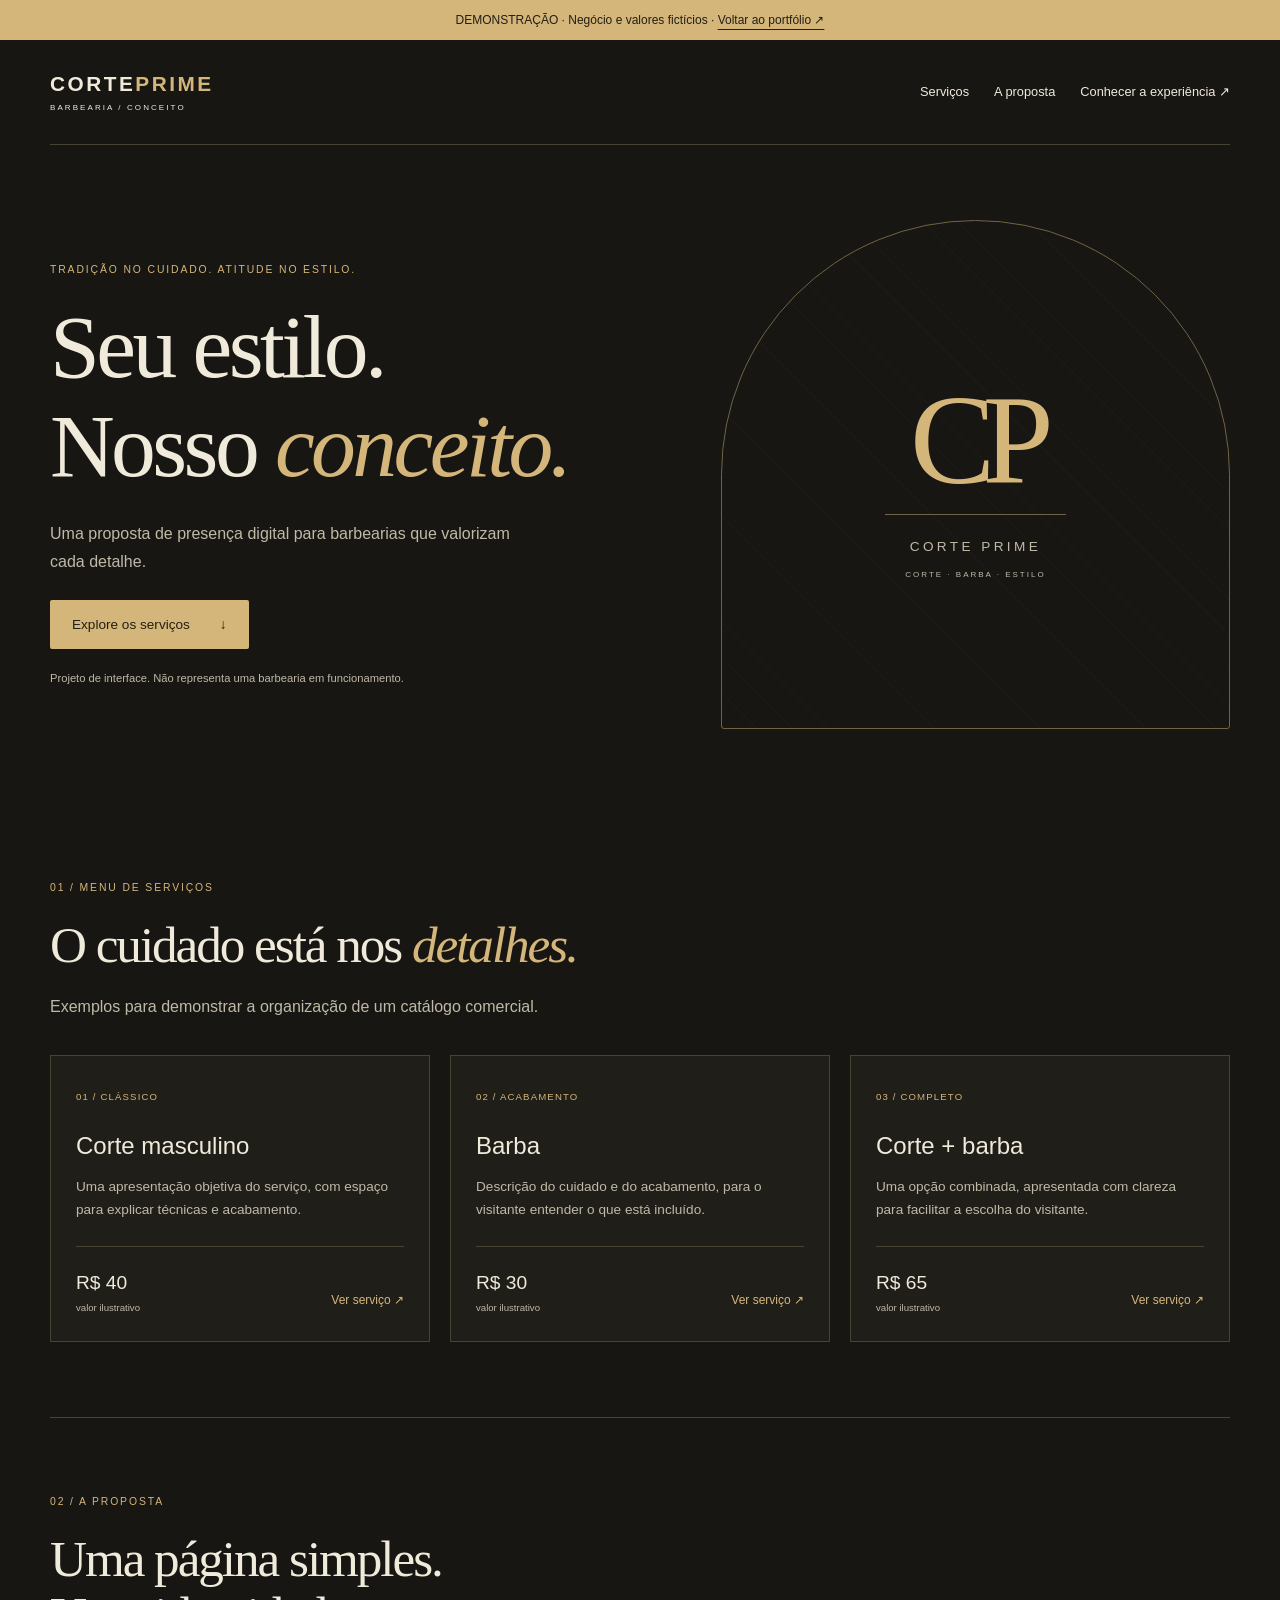
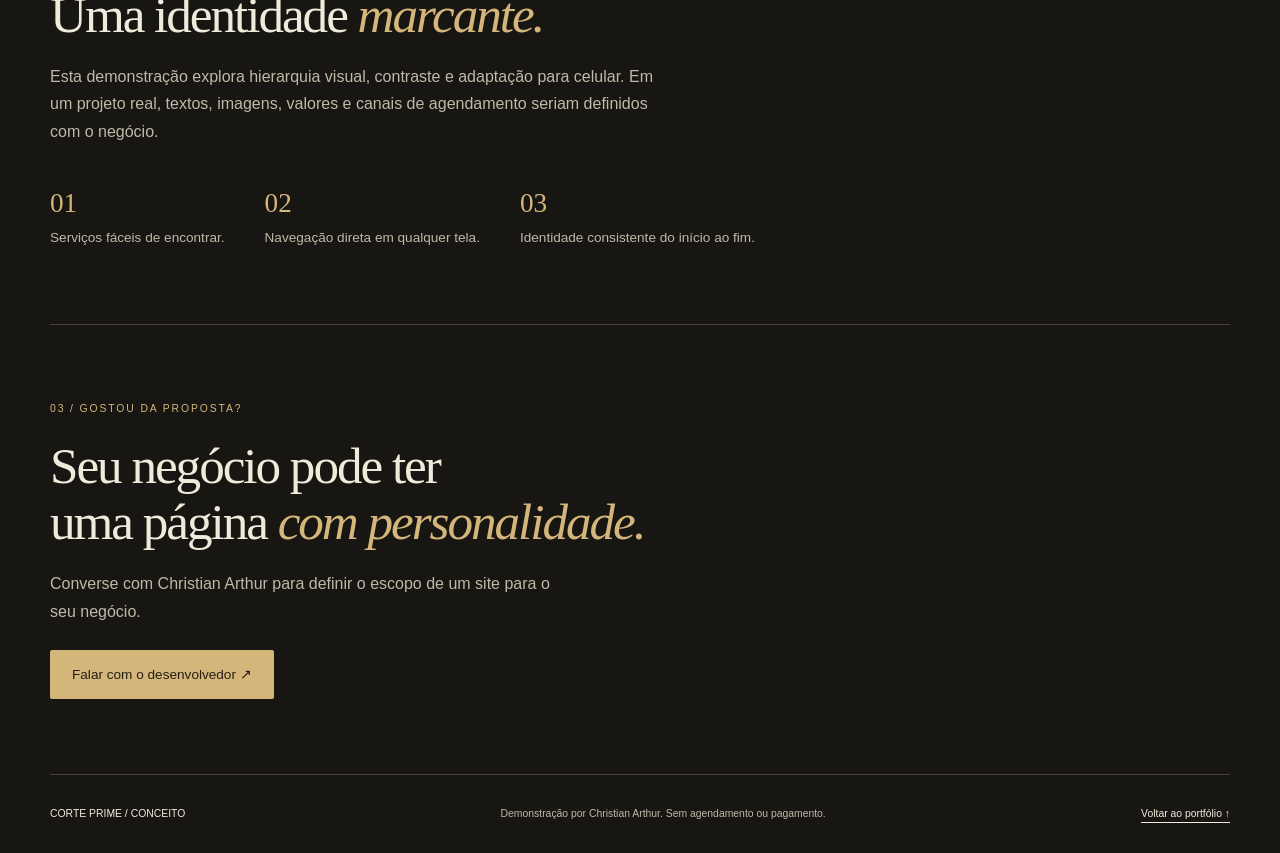
==== demos/corte-prime/index.html @ 4f290402 "feat: adiciona demo navegavel e independente Corte Prime" ====
<!doctype html>
<html lang="pt-BR">
<head><meta charset="utf-8"><meta name="viewport" content="width=device-width, initial-scale=1"><meta name="robots" content="noindex"><meta name="description" content="Corte Prime: demonstração de landing page para barbearias por Christian Arthur. Negócio fictício."><meta name="theme-color" content="#171613"><title>Corte Prime — Demonstração de landing page</title><link rel="icon" href="../../assets/favicon.svg"><link rel="stylesheet" href="style.css"><script src="demo.js" defer></script></head>
<body><a class="skip" href="#conteudo">Pular para o conteúdo</a><div class="demo-banner">DEMONSTRAÇÃO · Negócio e valores fictícios · <a href="../../index.html#projetos">Voltar ao portfólio ↗</a></div><header><a href="#inicio" class="logo">CORTE<span>PRIME</span><small>BARBEARIA / CONCEITO</small></a><nav aria-label="Principal"><a href="#servicos">Serviços</a><a href="#proposta">A proposta</a><a href="#interesse">Conhecer a experiência ↗</a></nav></header><main id="conteudo"><section id="inicio" class="hero"><div><p class="eyebrow">TRADIÇÃO NO CUIDADO. ATITUDE NO ESTILO.</p><h1>Seu estilo.<br>Nosso <em>conceito.</em></h1><p>Uma proposta de presença digital para barbearias que valorizam cada detalhe.</p><a class="button" href="#servicos">Explore os serviços <span aria-hidden="true">↓</span></a><p class="note">Projeto de interface. Não representa uma barbearia em funcionamento.</p></div><div class="barber-mark" aria-hidden="true"><span>CP</span><p>CORTE PRIME</p><small>CORTE · BARBA · ESTILO</small></div></section><section id="servicos"><p class="eyebrow">01 / MENU DE SERVIÇOS</p><h2>O cuidado está nos <em>detalhes.</em></h2><p>Exemplos para demonstrar a organização de um catálogo comercial.</p><div class="services"><article><span>01 / CLÁSSICO</span><h3>Corte masculino</h3><p>Uma apresentação objetiva do serviço, com espaço para explicar técnicas e acabamento.</p><div><strong>R$ 40 <small>valor ilustrativo</small></strong><button data-service="Corte masculino" type="button" hidden>Ver serviço ↗</button></div></article><article><span>02 / ACABAMENTO</span><h3>Barba</h3><p>Descrição do cuidado e do acabamento, para o visitante entender o que está incluído.</p><div><strong>R$ 30 <small>valor ilustrativo</small></strong><button data-service="Barba" type="button" hidden>Ver serviço ↗</button></div></article><article><span>03 / COMPLETO</span><h3>Corte + barba</h3><p>Uma opção combinada, apresentada com clareza para facilitar a escolha do visitante.</p><div><strong>R$ 65 <small>valor ilustrativo</small></strong><button data-service="Corte + barba" type="button" hidden>Ver serviço ↗</button></div></article></div></section><section id="proposta" class="proposal"><p class="eyebrow">02 / A PROPOSTA</p><h2>Uma página simples.<br>Uma identidade <em>marcante.</em></h2><p>Esta demonstração explora hierarquia visual, contraste e adaptação para celular. Em um projeto real, textos, imagens, valores e canais de agendamento seriam definidos com o negócio.</p><div class="principles"><p><strong>01</strong> Serviços fáceis de encontrar.</p><p><strong>02</strong> Navegação direta em qualquer tela.</p><p><strong>03</strong> Identidade consistente do início ao fim.</p></div></section><section id="interesse" class="interest"><p class="eyebrow">03 / GOSTOU DA PROPOSTA?</p><h2>Seu negócio pode ter<br>uma página <em>com personalidade.</em></h2><p>Converse com Christian Arthur para definir o escopo de um site para o seu negócio.</p><a class="button" href="../../index.html#contato">Falar com o desenvolvedor ↗</a></section></main><footer><span>CORTE PRIME / CONCEITO</span><p>Demonstração por Christian Arthur. Sem agendamento ou pagamento.</p><a href="../../index.html#projetos">Voltar ao portfólio ↑</a></footer><dialog aria-labelledby="service-title"><button class="close" aria-label="Fechar detalhes" type="button">✕</button><p class="eyebrow">EXEMPLO DE INTERAÇÃO</p><h2 id="service-title">Serviço</h2><p>Em uma versão para um negócio real, esta etapa poderia direcionar para o canal de agendamento definido com o cliente.</p><p><strong>Nenhuma reserva foi criada.</strong> Esta é uma demonstração de interface.</p><button class="button close" type="button">Continuar explorando</button></dialog></body></html>
---- demos/corte-prime/style.css ----
:root{color-scheme:dark;--bg:#171613;--text:#f0eadb;--muted:#c0b9a7;--accent:#d5b67a;--line:#494333;font-family:"Segoe UI",Arial,sans-serif}*{box-sizing:border-box}html{scroll-behavior:smooth;scroll-padding-top:25px}body{margin:0;background:var(--bg);color:var(--text);line-height:1.7}a{color:inherit;text-underline-offset:5px}button{font:inherit;cursor:pointer;color:inherit}a:focus-visible,button:focus-visible{outline:3px solid var(--accent);outline-offset:5px}[hidden]{display:none!important}.demo-banner{text-align:center;padding:10px 20px;background:#d5b67a;color:#231e14;font-size:.75rem}header,main,footer{width:min(1180px,calc(100% - 64px));margin:auto}header{display:flex;align-items:center;justify-content:space-between;padding:30px 0;border-bottom:1px solid var(--line);gap:25px}.logo{font-weight:700;font-size:1.3rem;letter-spacing:.12em;text-decoration:none;line-height:1.3}.logo span{color:var(--accent)}.logo small{display:block;font-size:.5rem;letter-spacing:.26em;font-weight:400;margin-top:6px}nav{display:flex;gap:25px;font-size:.8rem}nav a{text-decoration:none}h1,h2,h3,p{margin:0}h1,h2,h3{font-weight:400;line-height:1.1}h1,h2{font-family:Georgia,serif;letter-spacing:-.04em}h1{font-size:clamp(3.2rem,7vw,6.8rem);margin:20px 0 25px}h2{font-size:clamp(2.2rem,4vw,3.7rem);margin:20px 0}em{color:var(--accent);font-style:italic}p{color:var(--muted)}.eyebrow{font-size:.65rem;letter-spacing:.18em;color:var(--accent)}section{padding:75px 0}.hero{display:grid;grid-template-columns:1.2fr 1fr;gap:60px;align-items:center}.hero>div>p:not(.eyebrow){max-width:470px}.button{display:inline-flex;justify-content:space-between;gap:30px;align-items:center;background:var(--accent);color:#231e14;padding:13px 22px;text-decoration:none;border:0;font-size:.85rem;margin-top:25px;border-radius:2px}.button:hover{background:#ead0a0}.hero p.note{font-size:.7rem;margin-top:20px}.barber-mark{border:1px solid #716344;aspect-ratio:1;display:flex;flex-direction:column;justify-content:center;align-items:center;border-radius:50% 50% 3px 3px;background:repeating-linear-gradient(45deg,transparent,transparent 24px,#d5b67a06 24px,#d5b67a06 25px)}.barber-mark>span{font:8rem Georgia,serif;letter-spacing:-.1em;color:var(--accent);border-bottom:1px solid #716344;padding-inline:25px}.barber-mark p{margin-top:20px;letter-spacing:.25em;font-size:.85rem}.barber-mark small{font-size:.5rem;letter-spacing:.25em;margin-top:10px;color:var(--muted)}.services{display:grid;grid-template-columns:repeat(3,1fr);gap:20px;margin-top:35px}.services article{padding:25px;border:1px solid var(--line);background:#201e19}.services article>span{font-size:.6rem;letter-spacing:.12em;color:var(--accent)}h3{font-size:1.5rem;margin:25px 0 15px}.services p{font-size:.85rem}.services article>div{display:flex;align-items:flex-end;justify-content:space-between;gap:15px;border-top:1px solid var(--line);padding-top:20px;margin-top:25px}.services strong{font-size:1.2rem;font-weight:400}.services small{display:block;font-size:.6rem;color:var(--muted)}.services button{background:none;border:0;padding:5px 0;font-size:.75rem;color:var(--accent)}.proposal{border-block:1px solid var(--line)}.proposal>p:not(.eyebrow){max-width:620px}.principles{display:flex;gap:40px;margin-top:35px;font-size:.85rem}.principles strong{display:block;font-family:Georgia,serif;color:var(--accent);font-weight:400;font-size:1.7rem}.interest>p:not(.eyebrow){max-width:520px}footer{border-top:1px solid var(--line);padding-block:30px;display:flex;flex-wrap:wrap;gap:20px;justify-content:space-between;font-size:.65rem}dialog{background:#201e19;color:var(--text);border:1px solid var(--line);border-radius:5px;max-width:540px;width:calc(100% - 32px);padding:30px}dialog::backdrop{background:#000c}dialog h2{font-size:2rem}dialog p+p{margin-top:20px}dialog>.close:first-child{float:right;border:1px solid var(--line);padding:5px 12px;background:none}.skip{position:absolute;top:0;left:0;padding:10px;background:var(--accent);color:#231e14;transform:translateY(-110%)}.skip:focus{transform:none}@media(max-width:850px){header{flex-wrap:wrap}.hero{grid-template-columns:1fr;gap:35px}.barber-mark{max-width:320px;width:100%}.services{grid-template-columns:1fr}.services article>div{align-items:center}.principles{flex-direction:column;gap:18px}.principles strong{display:inline;margin-right:15px}section{padding:50px 0}nav{flex-wrap:wrap;gap:20px}}@media(max-width:400px){header,main,footer{width:calc(100% - 36px)}nav{font-size:.7rem;gap:15px}.demo-banner{font-size:.65rem}.barber-mark>span{font-size:6rem}}@media(prefers-reduced-motion:reduce){html{scroll-behavior:auto}}
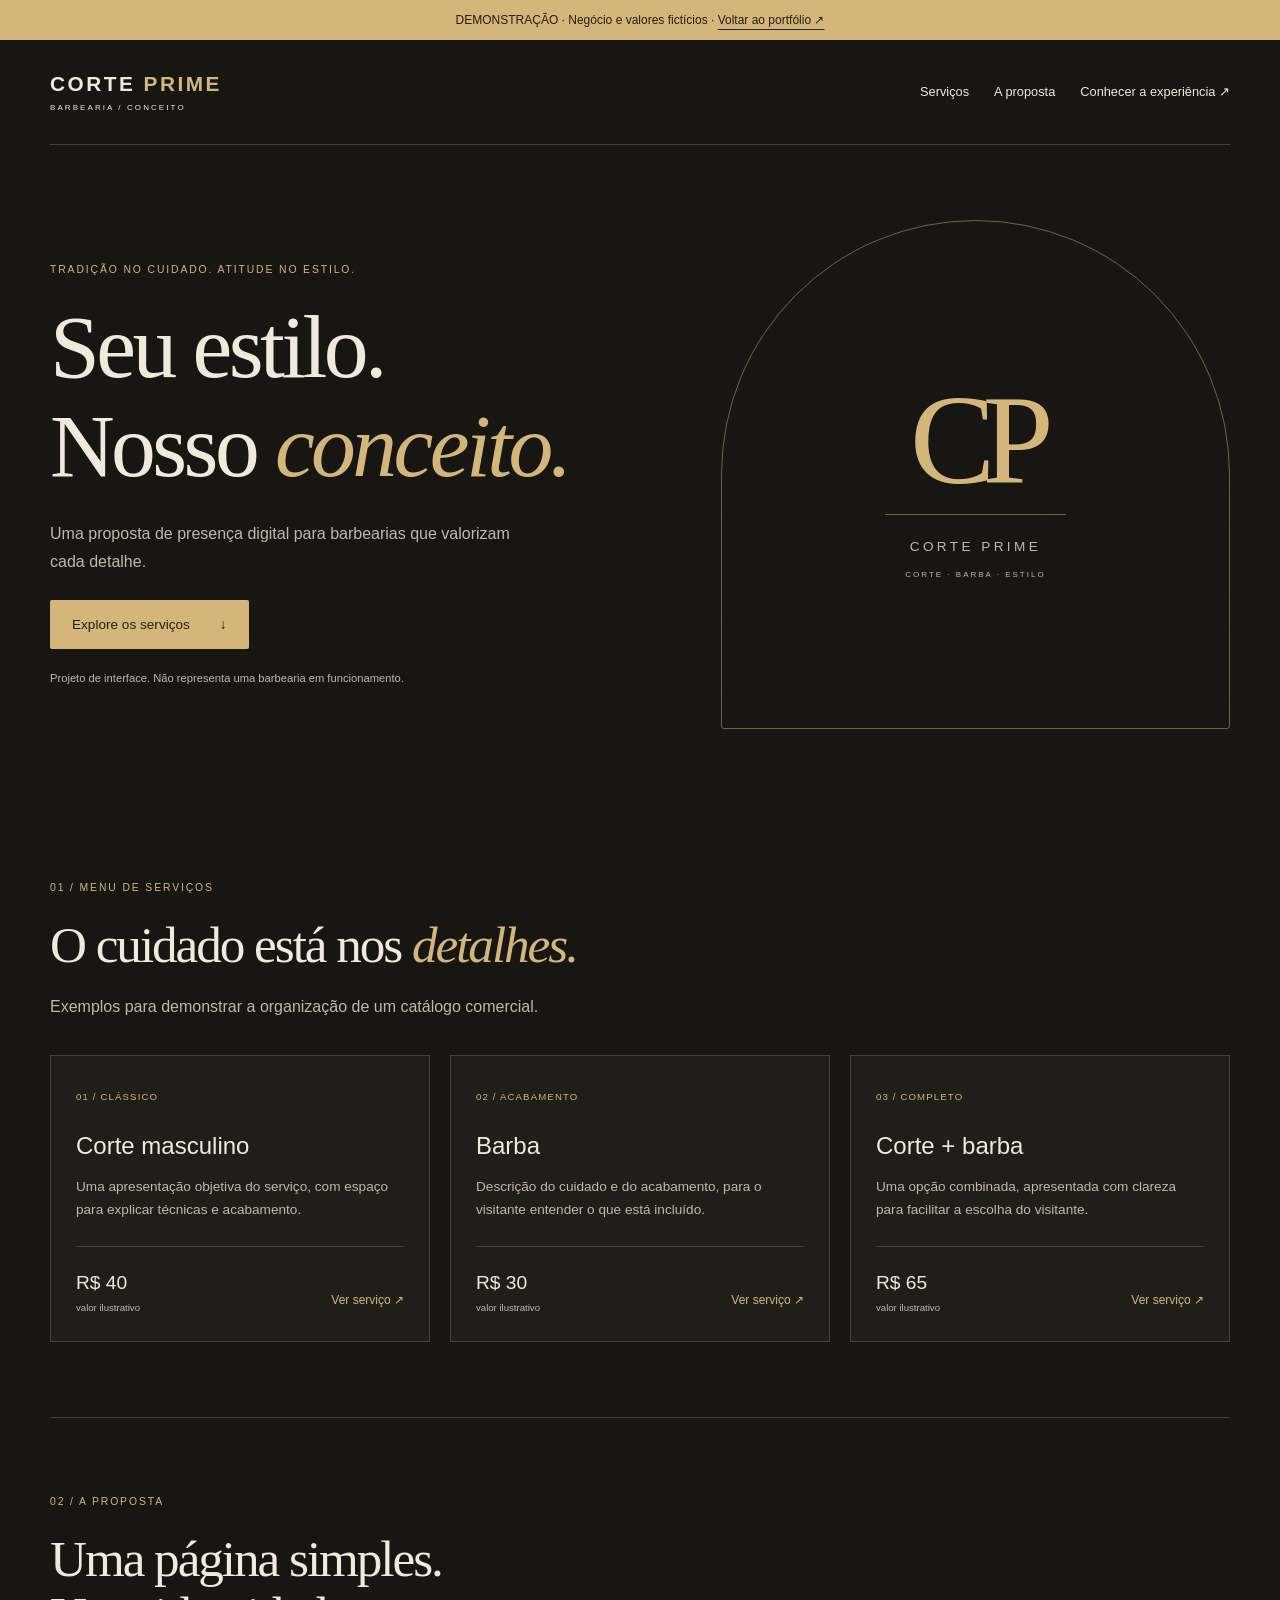
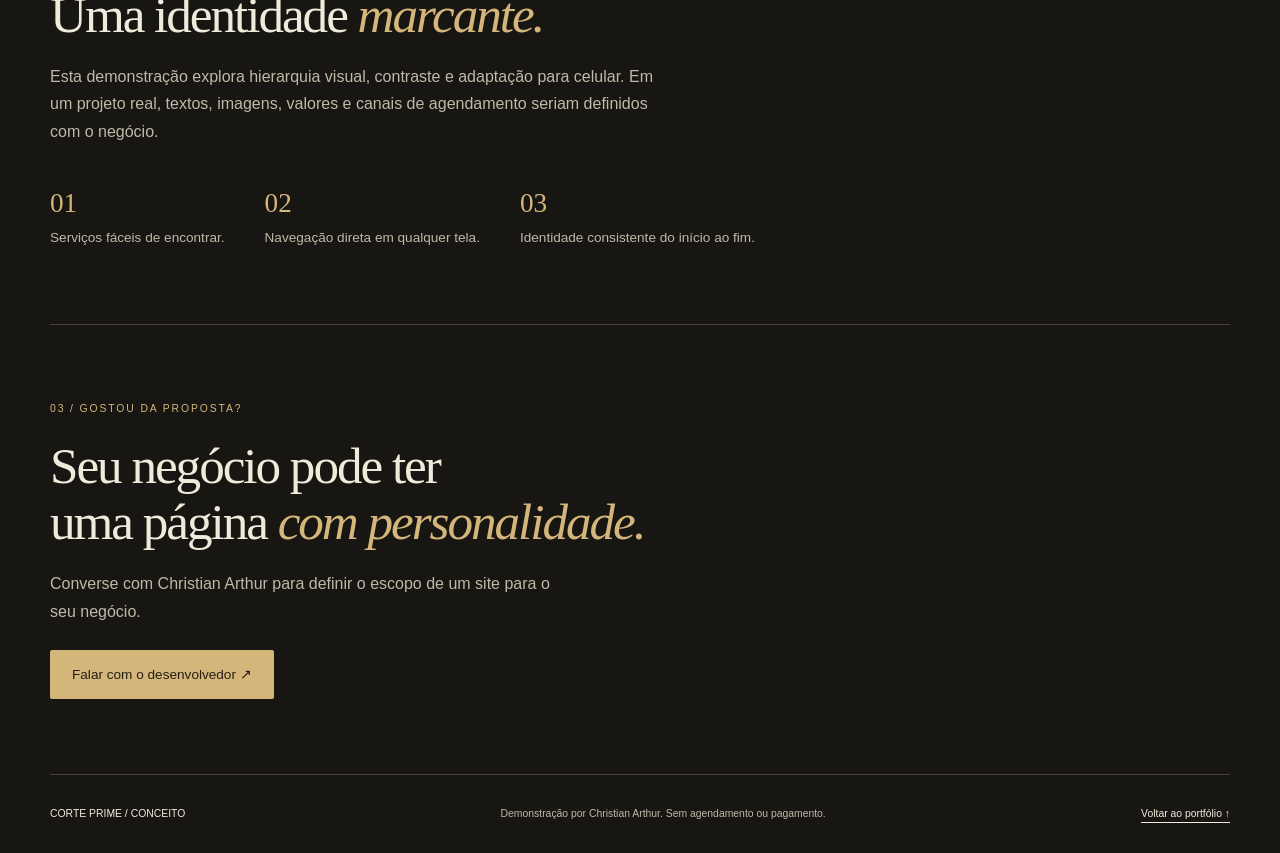
==== commit 41cb60d2: "style: organiza HTML e CSS para facilitar manutencao" ====
--- a/demos/corte-prime/index.html
+++ b/demos/corte-prime/index.html
@@ -1,4 +1,261 @@
-<!doctype html>
+<!DOCTYPE html>
 <html lang="pt-BR">
-<head><meta charset="utf-8"><meta name="viewport" content="width=device-width, initial-scale=1"><meta name="robots" content="noindex"><meta name="description" content="Corte Prime: demonstração de landing page para barbearias por Christian Arthur. Negócio fictício."><meta name="theme-color" content="#171613"><title>Corte Prime — Demonstração de landing page</title><link rel="icon" href="../../assets/favicon.svg"><link rel="stylesheet" href="style.css"><script src="demo.js" defer></script></head>
-<body><a class="skip" href="#conteudo">Pular para o conteúdo</a><div class="demo-banner">DEMONSTRAÇÃO · Negócio e valores fictícios · <a href="../../index.html#projetos">Voltar ao portfólio ↗</a></div><header><a href="#inicio" class="logo">CORTE<span>PRIME</span><small>BARBEARIA / CONCEITO</small></a><nav aria-label="Principal"><a href="#servicos">Serviços</a><a href="#proposta">A proposta</a><a href="#interesse">Conhecer a experiência ↗</a></nav></header><main id="conteudo"><section id="inicio" class="hero"><div><p class="eyebrow">TRADIÇÃO NO CUIDADO. ATITUDE NO ESTILO.</p><h1>Seu estilo.<br>Nosso <em>conceito.</em></h1><p>Uma proposta de presença digital para barbearias que valorizam cada detalhe.</p><a class="button" href="#servicos">Explore os serviços <span aria-hidden="true">↓</span></a><p class="note">Projeto de interface. Não representa uma barbearia em funcionamento.</p></div><div class="barber-mark" aria-hidden="true"><span>CP</span><p>CORTE PRIME</p><small>CORTE · BARBA · ESTILO</small></div></section><section id="servicos"><p class="eyebrow">01 / MENU DE SERVIÇOS</p><h2>O cuidado está nos <em>detalhes.</em></h2><p>Exemplos para demonstrar a organização de um catálogo comercial.</p><div class="services"><article><span>01 / CLÁSSICO</span><h3>Corte masculino</h3><p>Uma apresentação objetiva do serviço, com espaço para explicar técnicas e acabamento.</p><div><strong>R$ 40 <small>valor ilustrativo</small></strong><button data-service="Corte masculino" type="button" hidden>Ver serviço ↗</button></div></article><article><span>02 / ACABAMENTO</span><h3>Barba</h3><p>Descrição do cuidado e do acabamento, para o visitante entender o que está incluído.</p><div><strong>R$ 30 <small>valor ilustrativo</small></strong><button data-service="Barba" type="button" hidden>Ver serviço ↗</button></div></article><article><span>03 / COMPLETO</span><h3>Corte + barba</h3><p>Uma opção combinada, apresentada com clareza para facilitar a escolha do visitante.</p><div><strong>R$ 65 <small>valor ilustrativo</small></strong><button data-service="Corte + barba" type="button" hidden>Ver serviço ↗</button></div></article></div></section><section id="proposta" class="proposal"><p class="eyebrow">02 / A PROPOSTA</p><h2>Uma página simples.<br>Uma identidade <em>marcante.</em></h2><p>Esta demonstração explora hierarquia visual, contraste e adaptação para celular. Em um projeto real, textos, imagens, valores e canais de agendamento seriam definidos com o negócio.</p><div class="principles"><p><strong>01</strong> Serviços fáceis de encontrar.</p><p><strong>02</strong> Navegação direta em qualquer tela.</p><p><strong>03</strong> Identidade consistente do início ao fim.</p></div></section><section id="interesse" class="interest"><p class="eyebrow">03 / GOSTOU DA PROPOSTA?</p><h2>Seu negócio pode ter<br>uma página <em>com personalidade.</em></h2><p>Converse com Christian Arthur para definir o escopo de um site para o seu negócio.</p><a class="button" href="../../index.html#contato">Falar com o desenvolvedor ↗</a></section></main><footer><span>CORTE PRIME / CONCEITO</span><p>Demonstração por Christian Arthur. Sem agendamento ou pagamento.</p><a href="../../index.html#projetos">Voltar ao portfólio ↑</a></footer><dialog aria-labelledby="service-title"><button class="close" aria-label="Fechar detalhes" type="button">✕</button><p class="eyebrow">EXEMPLO DE INTERAÇÃO</p><h2 id="service-title">Serviço</h2><p>Em uma versão para um negócio real, esta etapa poderia direcionar para o canal de agendamento definido com o cliente.</p><p><strong>Nenhuma reserva foi criada.</strong> Esta é uma demonstração de interface.</p><button class="button close" type="button">Continuar explorando</button></dialog></body></html>
+ <head>
+  <meta charset="utf-8"/>
+  <meta content="width=device-width, initial-scale=1" name="viewport"/>
+  <meta content="noindex" name="robots"/>
+  <meta content="Corte Prime: demonstração de landing page para barbearias por Christian Arthur. Negócio fictício." name="description"/>
+  <meta content="#171613" name="theme-color"/>
+  <title>
+   Corte Prime — Demonstração de landing page
+  </title>
+  <link href="../../assets/favicon.svg" rel="icon"/>
+  <link href="style.css" rel="stylesheet"/>
+  <script defer="" src="demo.js">
+  </script>
+ </head>
+ <body>
+  <a class="skip" href="#conteudo">
+   Pular para o conteúdo
+  </a>
+  <div class="demo-banner">
+   DEMONSTRAÇÃO · Negócio e valores fictícios ·
+   <a href="../../index.html#projetos">
+    Voltar ao portfólio ↗
+   </a>
+  </div>
+  <header>
+   <a class="logo" href="#inicio">
+    CORTE
+    <span>
+     PRIME
+    </span>
+    <small>
+     BARBEARIA / CONCEITO
+    </small>
+   </a>
+   <nav aria-label="Principal">
+    <a href="#servicos">
+     Serviços
+    </a>
+    <a href="#proposta">
+     A proposta
+    </a>
+    <a href="#interesse">
+     Conhecer a experiência ↗
+    </a>
+   </nav>
+  </header>
+  <main id="conteudo">
+   <section class="hero" id="inicio">
+    <div>
+     <p class="eyebrow">
+      TRADIÇÃO NO CUIDADO. ATITUDE NO ESTILO.
+     </p>
+     <h1>
+      Seu estilo.
+      <br/>
+      Nosso
+      <em>
+       conceito.
+      </em>
+     </h1>
+     <p>
+      Uma proposta de presença digital para barbearias que valorizam cada detalhe.
+     </p>
+     <a class="button" href="#servicos">
+      Explore os serviços
+      <span aria-hidden="true">
+       ↓
+      </span>
+     </a>
+     <p class="note">
+      Projeto de interface. Não representa uma barbearia em funcionamento.
+     </p>
+    </div>
+    <div aria-hidden="true" class="barber-mark">
+     <span>
+      CP
+     </span>
+     <p>
+      CORTE PRIME
+     </p>
+     <small>
+      CORTE · BARBA · ESTILO
+     </small>
+    </div>
+   </section>
+   <section id="servicos">
+    <p class="eyebrow">
+     01 / MENU DE SERVIÇOS
+    </p>
+    <h2>
+     O cuidado está nos
+     <em>
+      detalhes.
+     </em>
+    </h2>
+    <p>
+     Exemplos para demonstrar a organização de um catálogo comercial.
+    </p>
+    <div class="services">
+     <article>
+      <span>
+       01 / CLÁSSICO
+      </span>
+      <h3>
+       Corte masculino
+      </h3>
+      <p>
+       Uma apresentação objetiva do serviço, com espaço para explicar técnicas e acabamento.
+      </p>
+      <div>
+       <strong>
+        R$ 40
+        <small>
+         valor ilustrativo
+        </small>
+       </strong>
+       <button data-service="Corte masculino" hidden="" type="button">
+        Ver serviço ↗
+       </button>
+      </div>
+     </article>
+     <article>
+      <span>
+       02 / ACABAMENTO
+      </span>
+      <h3>
+       Barba
+      </h3>
+      <p>
+       Descrição do cuidado e do acabamento, para o visitante entender o que está incluído.
+      </p>
+      <div>
+       <strong>
+        R$ 30
+        <small>
+         valor ilustrativo
+        </small>
+       </strong>
+       <button data-service="Barba" hidden="" type="button">
+        Ver serviço ↗
+       </button>
+      </div>
+     </article>
+     <article>
+      <span>
+       03 / COMPLETO
+      </span>
+      <h3>
+       Corte + barba
+      </h3>
+      <p>
+       Uma opção combinada, apresentada com clareza para facilitar a escolha do visitante.
+      </p>
+      <div>
+       <strong>
+        R$ 65
+        <small>
+         valor ilustrativo
+        </small>
+       </strong>
+       <button data-service="Corte + barba" hidden="" type="button">
+        Ver serviço ↗
+       </button>
+      </div>
+     </article>
+    </div>
+   </section>
+   <section class="proposal" id="proposta">
+    <p class="eyebrow">
+     02 / A PROPOSTA
+    </p>
+    <h2>
+     Uma página simples.
+     <br/>
+     Uma identidade
+     <em>
+      marcante.
+     </em>
+    </h2>
+    <p>
+     Esta demonstração explora hierarquia visual, contraste e adaptação para celular. Em um projeto real, textos, imagens, valores e canais de agendamento seriam definidos com o negócio.
+    </p>
+    <div class="principles">
+     <p>
+      <strong>
+       01
+      </strong>
+      Serviços fáceis de encontrar.
+     </p>
+     <p>
+      <strong>
+       02
+      </strong>
+      Navegação direta em qualquer tela.
+     </p>
+     <p>
+      <strong>
+       03
+      </strong>
+      Identidade consistente do início ao fim.
+     </p>
+    </div>
+   </section>
+   <section class="interest" id="interesse">
+    <p class="eyebrow">
+     03 / GOSTOU DA PROPOSTA?
+    </p>
+    <h2>
+     Seu negócio pode ter
+     <br/>
+     uma página
+     <em>
+      com personalidade.
+     </em>
+    </h2>
+    <p>
+     Converse com Christian Arthur para definir o escopo de um site para o seu negócio.
+    </p>
+    <a class="button" href="../../index.html#contato">
+     Falar com o desenvolvedor ↗
+    </a>
+   </section>
+  </main>
+  <footer>
+   <span>
+    CORTE PRIME / CONCEITO
+   </span>
+   <p>
+    Demonstração por Christian Arthur. Sem agendamento ou pagamento.
+   </p>
+   <a href="../../index.html#projetos">
+    Voltar ao portfólio ↑
+   </a>
+  </footer>
+  <dialog aria-labelledby="service-title">
+   <button aria-label="Fechar detalhes" class="close" type="button">
+    ✕
+   </button>
+   <p class="eyebrow">
+    EXEMPLO DE INTERAÇÃO
+   </p>
+   <h2 id="service-title">
+    Serviço
+   </h2>
+   <p>
+    Em uma versão para um negócio real, esta etapa poderia direcionar para o canal de agendamento definido com o cliente.
+   </p>
+   <p>
+    <strong>
+     Nenhuma reserva foi criada.
+    </strong>
+    Esta é uma demonstração de interface.
+   </p>
+   <button class="button close" type="button">
+    Continuar explorando
+   </button>
+  </dialog>
+ </body>
+</html>
--- a/demos/corte-prime/style.css
+++ b/demos/corte-prime/style.css
@@ -1 +1,401 @@
-:root{color-scheme:dark;--bg:#171613;--text:#f0eadb;--muted:#c0b9a7;--accent:#d5b67a;--line:#494333;font-family:"Segoe UI",Arial,sans-serif}*{box-sizing:border-box}html{scroll-behavior:smooth;scroll-padding-top:25px}body{margin:0;background:var(--bg);color:var(--text);line-height:1.7}a{color:inherit;text-underline-offset:5px}button{font:inherit;cursor:pointer;color:inherit}a:focus-visible,button:focus-visible{outline:3px solid var(--accent);outline-offset:5px}[hidden]{display:none!important}.demo-banner{text-align:center;padding:10px 20px;background:#d5b67a;color:#231e14;font-size:.75rem}header,main,footer{width:min(1180px,calc(100% - 64px));margin:auto}header{display:flex;align-items:center;justify-content:space-between;padding:30px 0;border-bottom:1px solid var(--line);gap:25px}.logo{font-weight:700;font-size:1.3rem;letter-spacing:.12em;text-decoration:none;line-height:1.3}.logo span{color:var(--accent)}.logo small{display:block;font-size:.5rem;letter-spacing:.26em;font-weight:400;margin-top:6px}nav{display:flex;gap:25px;font-size:.8rem}nav a{text-decoration:none}h1,h2,h3,p{margin:0}h1,h2,h3{font-weight:400;line-height:1.1}h1,h2{font-family:Georgia,serif;letter-spacing:-.04em}h1{font-size:clamp(3.2rem,7vw,6.8rem);margin:20px 0 25px}h2{font-size:clamp(2.2rem,4vw,3.7rem);margin:20px 0}em{color:var(--accent);font-style:italic}p{color:var(--muted)}.eyebrow{font-size:.65rem;letter-spacing:.18em;color:var(--accent)}section{padding:75px 0}.hero{display:grid;grid-template-columns:1.2fr 1fr;gap:60px;align-items:center}.hero>div>p:not(.eyebrow){max-width:470px}.button{display:inline-flex;justify-content:space-between;gap:30px;align-items:center;background:var(--accent);color:#231e14;padding:13px 22px;text-decoration:none;border:0;font-size:.85rem;margin-top:25px;border-radius:2px}.button:hover{background:#ead0a0}.hero p.note{font-size:.7rem;margin-top:20px}.barber-mark{border:1px solid #716344;aspect-ratio:1;display:flex;flex-direction:column;justify-content:center;align-items:center;border-radius:50% 50% 3px 3px;background:repeating-linear-gradient(45deg,transparent,transparent 24px,#d5b67a06 24px,#d5b67a06 25px)}.barber-mark>span{font:8rem Georgia,serif;letter-spacing:-.1em;color:var(--accent);border-bottom:1px solid #716344;padding-inline:25px}.barber-mark p{margin-top:20px;letter-spacing:.25em;font-size:.85rem}.barber-mark small{font-size:.5rem;letter-spacing:.25em;margin-top:10px;color:var(--muted)}.services{display:grid;grid-template-columns:repeat(3,1fr);gap:20px;margin-top:35px}.services article{padding:25px;border:1px solid var(--line);background:#201e19}.services article>span{font-size:.6rem;letter-spacing:.12em;color:var(--accent)}h3{font-size:1.5rem;margin:25px 0 15px}.services p{font-size:.85rem}.services article>div{display:flex;align-items:flex-end;justify-content:space-between;gap:15px;border-top:1px solid var(--line);padding-top:20px;margin-top:25px}.services strong{font-size:1.2rem;font-weight:400}.services small{display:block;font-size:.6rem;color:var(--muted)}.services button{background:none;border:0;padding:5px 0;font-size:.75rem;color:var(--accent)}.proposal{border-block:1px solid var(--line)}.proposal>p:not(.eyebrow){max-width:620px}.principles{display:flex;gap:40px;margin-top:35px;font-size:.85rem}.principles strong{display:block;font-family:Georgia,serif;color:var(--accent);font-weight:400;font-size:1.7rem}.interest>p:not(.eyebrow){max-width:520px}footer{border-top:1px solid var(--line);padding-block:30px;display:flex;flex-wrap:wrap;gap:20px;justify-content:space-between;font-size:.65rem}dialog{background:#201e19;color:var(--text);border:1px solid var(--line);border-radius:5px;max-width:540px;width:calc(100% - 32px);padding:30px}dialog::backdrop{background:#000c}dialog h2{font-size:2rem}dialog p+p{margin-top:20px}dialog>.close:first-child{float:right;border:1px solid var(--line);padding:5px 12px;background:none}.skip{position:absolute;top:0;left:0;padding:10px;background:var(--accent);color:#231e14;transform:translateY(-110%)}.skip:focus{transform:none}@media(max-width:850px){header{flex-wrap:wrap}.hero{grid-template-columns:1fr;gap:35px}.barber-mark{max-width:320px;width:100%}.services{grid-template-columns:1fr}.services article>div{align-items:center}.principles{flex-direction:column;gap:18px}.principles strong{display:inline;margin-right:15px}section{padding:50px 0}nav{flex-wrap:wrap;gap:20px}}@media(max-width:400px){header,main,footer{width:calc(100% - 36px)}nav{font-size:.7rem;gap:15px}.demo-banner{font-size:.65rem}.barber-mark>span{font-size:6rem}}@media(prefers-reduced-motion:reduce){html{scroll-behavior:auto}}
+:root {
+  color-scheme: dark;
+  --bg: #171613;
+  --text: #f0eadb;
+  --muted: #c0b9a7;
+  --accent: #d5b67a;
+  --line: #494333;
+  font-family: "Segoe UI",Arial,sans-serif
+}
+
+* {
+  box-sizing: border-box
+}
+
+html {
+  scroll-behavior: smooth;
+  scroll-padding-top: 25px
+}
+
+body {
+  margin: 0;
+  background: var(--bg);
+  color: var(--text);
+  line-height: 1.7
+}
+
+a {
+  color: inherit;
+  text-underline-offset: 5px
+}
+
+button {
+  font: inherit;
+  cursor: pointer;
+  color: inherit
+}
+
+a:focus-visible,button:focus-visible {
+  outline: 3px solid var(--accent);
+  outline-offset: 5px
+}
+
+[hidden] {
+  display: none!important
+}
+
+.demo-banner {
+  text-align: center;
+  padding: 10px 20px;
+  background: #d5b67a;
+  color: #231e14;
+  font-size: .75rem
+}
+
+header,main,footer {
+  width: min(1180px,calc(100% - 64px));
+  margin: auto
+}
+
+header {
+  display: flex;
+  align-items: center;
+  justify-content: space-between;
+  padding: 30px 0;
+  border-bottom: 1px solid var(--line);
+  gap: 25px
+}
+
+.logo {
+  font-weight: 700;
+  font-size: 1.3rem;
+  letter-spacing: .12em;
+  text-decoration: none;
+  line-height: 1.3
+}
+
+.logo span {
+  color: var(--accent)
+}
+
+.logo small {
+  display: block;
+  font-size: .5rem;
+  letter-spacing: .26em;
+  font-weight: 400;
+  margin-top: 6px
+}
+
+nav {
+  display: flex;
+  gap: 25px;
+  font-size: .8rem
+}
+
+nav a {
+  text-decoration: none
+}
+
+h1,h2,h3,p {
+  margin: 0
+}
+
+h1,h2,h3 {
+  font-weight: 400;
+  line-height: 1.1
+}
+
+h1,h2 {
+  font-family: Georgia,serif;
+  letter-spacing: -.04em
+}
+
+h1 {
+  font-size: clamp(3.2rem,7vw,6.8rem);
+  margin: 20px 0 25px
+}
+
+h2 {
+  font-size: clamp(2.2rem,4vw,3.7rem);
+  margin: 20px 0
+}
+
+em {
+  color: var(--accent);
+  font-style: italic
+}
+
+p {
+  color: var(--muted)
+}
+
+.eyebrow {
+  font-size: .65rem;
+  letter-spacing: .18em;
+  color: var(--accent)
+}
+
+section {
+  padding: 75px 0
+}
+
+.hero {
+  display: grid;
+  grid-template-columns: 1.2fr 1fr;
+  gap: 60px;
+  align-items: center
+}
+
+.hero>div>p:not(.eyebrow) {
+  max-width: 470px
+}
+
+.button {
+  display: inline-flex;
+  justify-content: space-between;
+  gap: 30px;
+  align-items: center;
+  background: var(--accent);
+  color: #231e14;
+  padding: 13px 22px;
+  text-decoration: none;
+  border: 0;
+  font-size: .85rem;
+  margin-top: 25px;
+  border-radius: 2px
+}
+
+.button:hover {
+  background: #ead0a0
+}
+
+.hero p.note {
+  font-size: .7rem;
+  margin-top: 20px
+}
+
+.barber-mark {
+  border: 1px solid #716344;
+  aspect-ratio: 1;
+  display: flex;
+  flex-direction: column;
+  justify-content: center;
+  align-items: center;
+  border-radius: 50% 50% 3px 3px;
+  background: repeating-linear-gradient(45deg,transparent,transparent 24px,#d5b67a06 24px,#d5b67a06 25px)
+}
+
+.barber-mark>span {
+  font: 8rem Georgia,serif;
+  letter-spacing: -.1em;
+  color: var(--accent);
+  border-bottom: 1px solid #716344;
+  padding-inline: 25px
+}
+
+.barber-mark p {
+  margin-top: 20px;
+  letter-spacing: .25em;
+  font-size: .85rem
+}
+
+.barber-mark small {
+  font-size: .5rem;
+  letter-spacing: .25em;
+  margin-top: 10px;
+  color: var(--muted)
+}
+
+.services {
+  display: grid;
+  grid-template-columns: repeat(3,1fr);
+  gap: 20px;
+  margin-top: 35px
+}
+
+.services article {
+  padding: 25px;
+  border: 1px solid var(--line);
+  background: #201e19
+}
+
+.services article>span {
+  font-size: .6rem;
+  letter-spacing: .12em;
+  color: var(--accent)
+}
+
+h3 {
+  font-size: 1.5rem;
+  margin: 25px 0 15px
+}
+
+.services p {
+  font-size: .85rem
+}
+
+.services article>div {
+  display: flex;
+  align-items: flex-end;
+  justify-content: space-between;
+  gap: 15px;
+  border-top: 1px solid var(--line);
+  padding-top: 20px;
+  margin-top: 25px
+}
+
+.services strong {
+  font-size: 1.2rem;
+  font-weight: 400
+}
+
+.services small {
+  display: block;
+  font-size: .6rem;
+  color: var(--muted)
+}
+
+.services button {
+  background: none;
+  border: 0;
+  padding: 5px 0;
+  font-size: .75rem;
+  color: var(--accent)
+}
+
+.proposal {
+  border-block: 1px solid var(--line)
+}
+
+.proposal>p:not(.eyebrow) {
+  max-width: 620px
+}
+
+.principles {
+  display: flex;
+  gap: 40px;
+  margin-top: 35px;
+  font-size: .85rem
+}
+
+.principles strong {
+  display: block;
+  font-family: Georgia,serif;
+  color: var(--accent);
+  font-weight: 400;
+  font-size: 1.7rem
+}
+
+.interest>p:not(.eyebrow) {
+  max-width: 520px
+}
+
+footer {
+  border-top: 1px solid var(--line);
+  padding-block: 30px;
+  display: flex;
+  flex-wrap: wrap;
+  gap: 20px;
+  justify-content: space-between;
+  font-size: .65rem
+}
+
+dialog {
+  background: #201e19;
+  color: var(--text);
+  border: 1px solid var(--line);
+  border-radius: 5px;
+  max-width: 540px;
+  width: calc(100% - 32px);
+  padding: 30px
+}
+
+dialog::backdrop {
+  background: #000c
+}
+
+dialog h2 {
+  font-size: 2rem
+}
+
+dialog p+p {
+  margin-top: 20px
+}
+
+dialog>.close:first-child {
+  float: right;
+  border: 1px solid var(--line);
+  padding: 5px 12px;
+  background: none
+}
+
+.skip {
+  position: absolute;
+  top: 0;
+  left: 0;
+  padding: 10px;
+  background: var(--accent);
+  color: #231e14;
+  transform: translateY(-110%)
+}
+
+.skip:focus {
+  transform: none
+}
+
+@media(max-width:850px) {
+  header {
+    flex-wrap: wrap
+  }
+  .hero {
+    grid-template-columns: 1fr;
+    gap: 35px
+  }
+  .barber-mark {
+    max-width: 320px;
+    width: 100%
+  }
+  .services {
+    grid-template-columns: 1fr
+  }
+  .services article>div {
+    align-items: center
+  }
+  .principles {
+    flex-direction: column;
+    gap: 18px
+  }
+  .principles strong {
+    display: inline;
+    margin-right: 15px
+  }
+  section {
+    padding: 50px 0
+  }
+  nav {
+    flex-wrap: wrap;
+    gap: 20px
+  }
+}
+
+@media(max-width:400px) {
+  header,main,footer {
+    width: calc(100% - 36px)
+  }
+  nav {
+    font-size: .7rem;
+    gap: 15px
+  }
+  .demo-banner {
+    font-size: .65rem
+  }
+  .barber-mark>span {
+    font-size: 6rem
+  }
+}
+
+@media(prefers-reduced-motion:reduce) {
+  html {
+    scroll-behavior: auto
+  }
+}
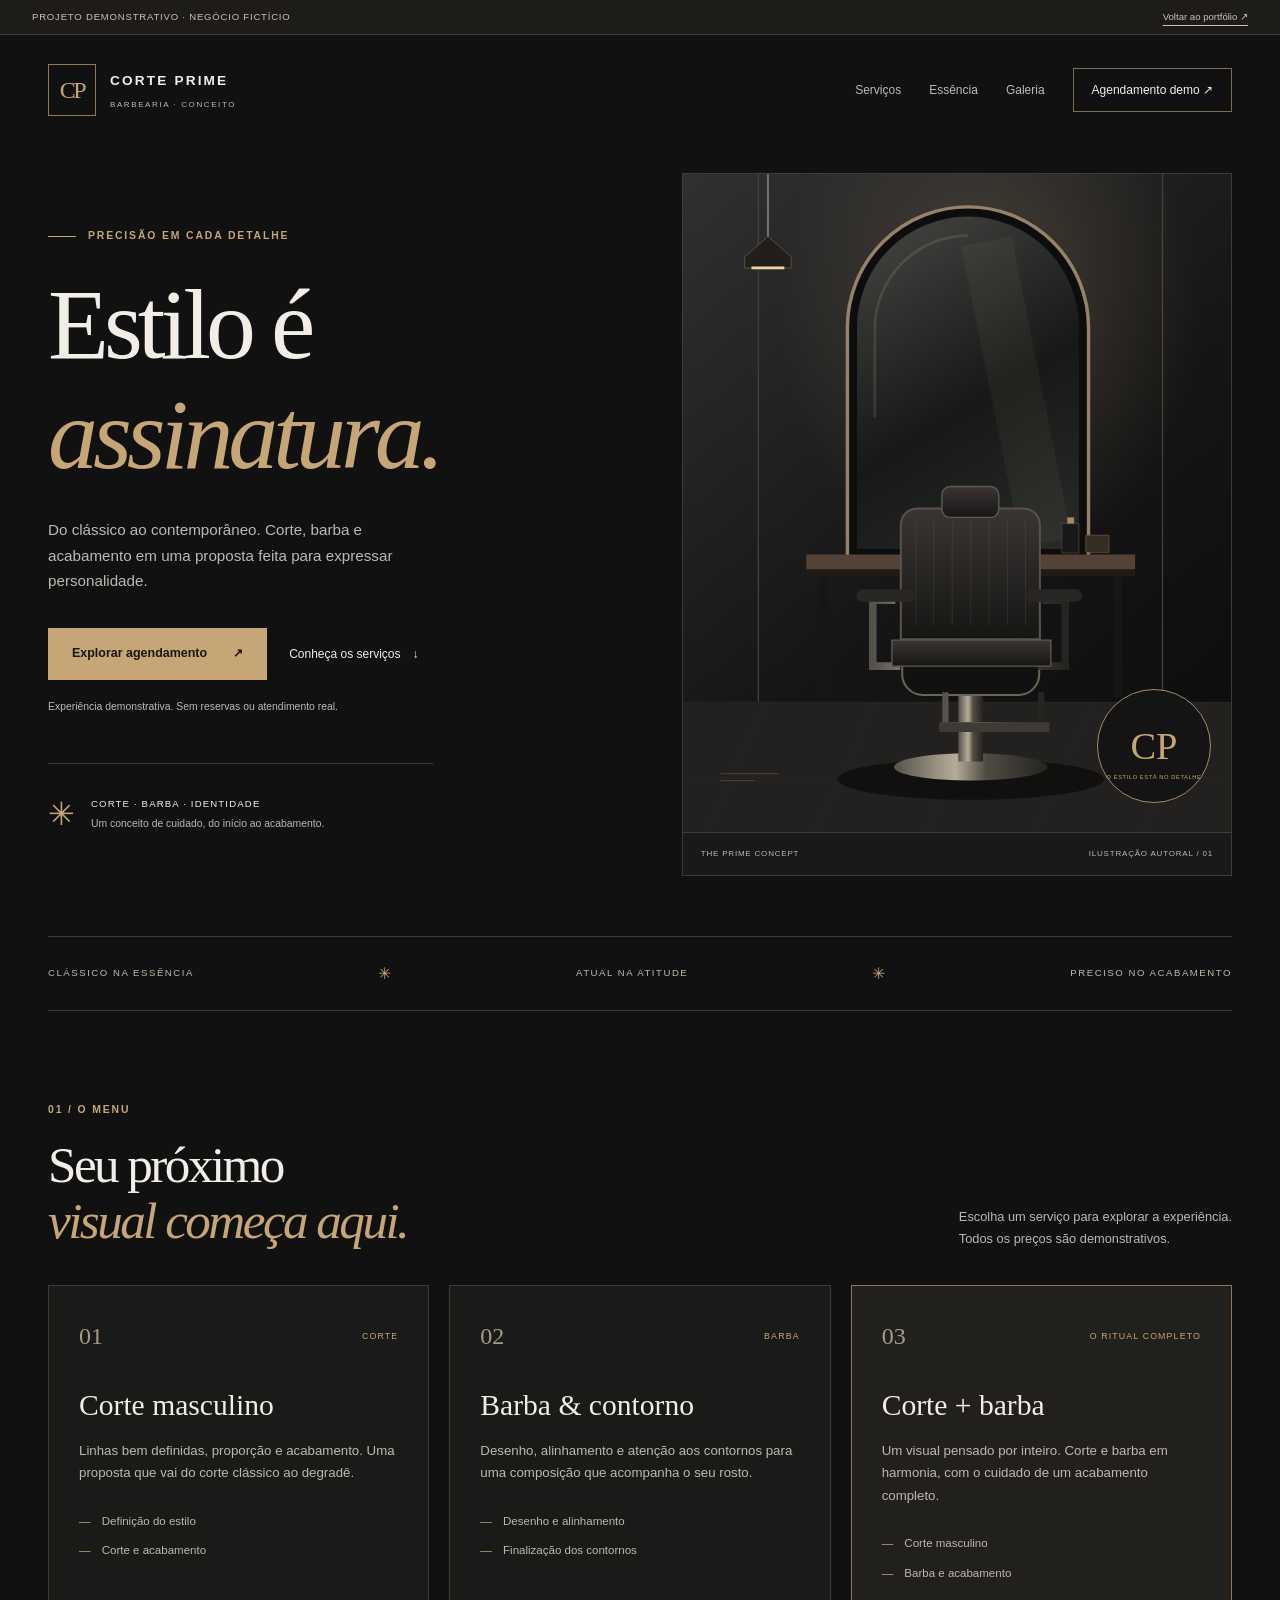
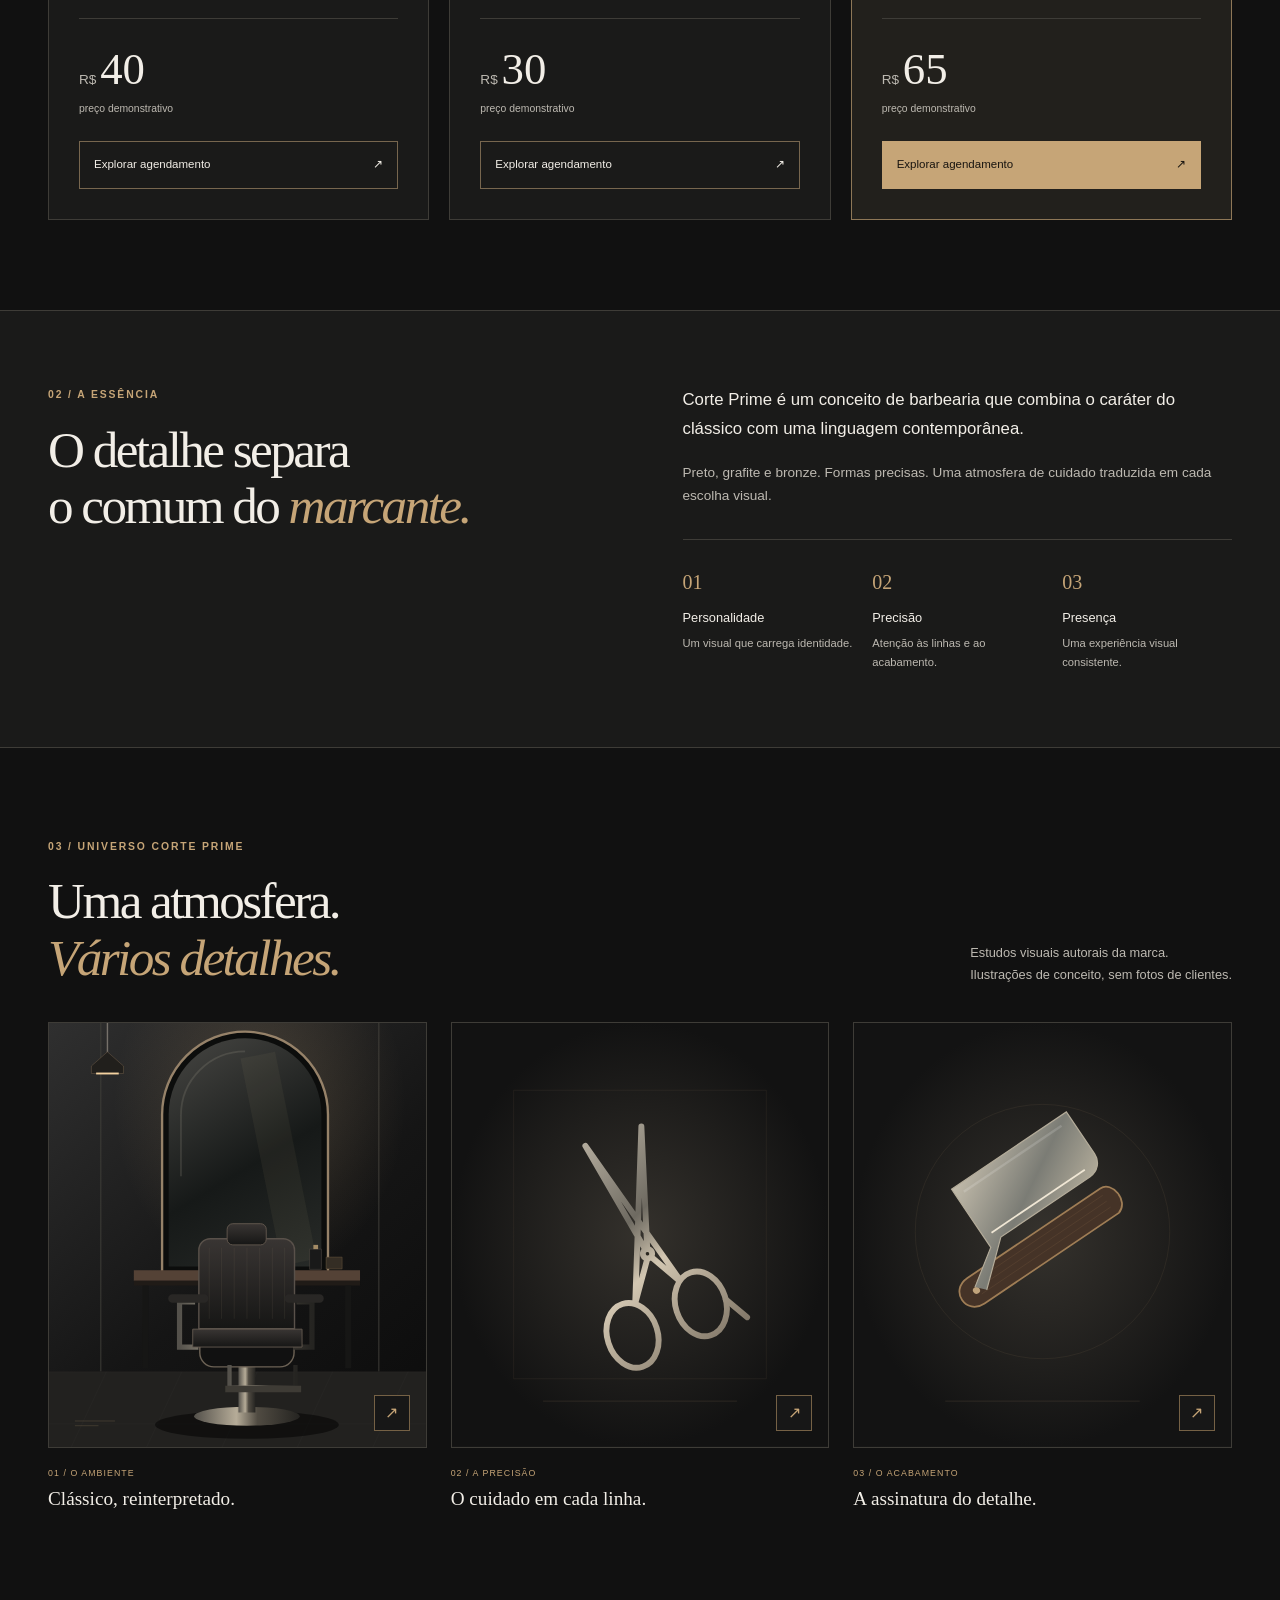
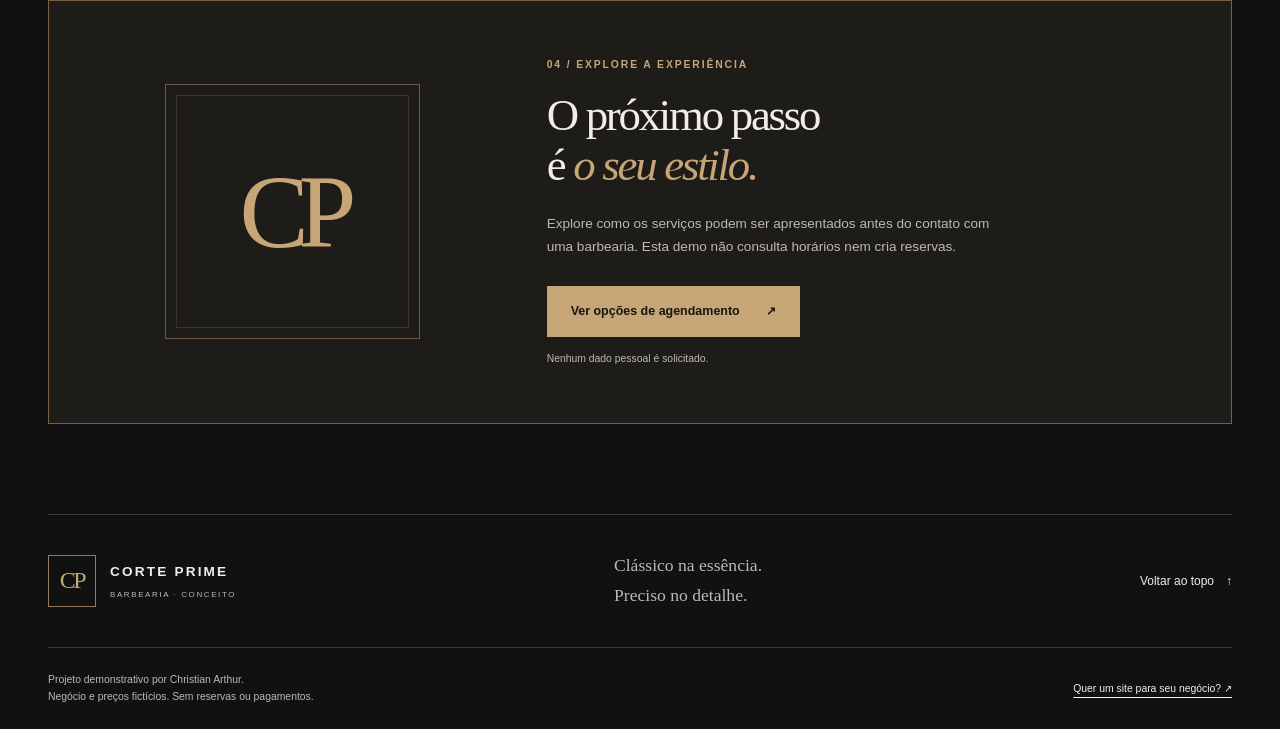
==== commit f83f9b68: "feat: refina Corte Prime com identidade premium e galeria autoral" ====
--- a/demos/corte-prime/index.html
+++ b/demos/corte-prime/index.html
@@ -4,12 +4,13 @@
   <meta charset="utf-8"/>
   <meta content="width=device-width, initial-scale=1" name="viewport"/>
   <meta content="noindex" name="robots"/>
-  <meta content="Corte Prime: demonstração de landing page para barbearias por Christian Arthur. Negócio fictício." name="description"/>
-  <meta content="#171613" name="theme-color"/>
+  <meta content="Corte Prime — conceito de barbearia premium. Explore serviços, identidade e uma experiência de agendamento demonstrativa. Negócio fictício." name="description"/>
+  <meta content="#111111" name="theme-color"/>
   <title>
-   Corte Prime — Demonstração de landing page
+   Corte Prime — Estilo com assinatura | Demo
   </title>
-  <link href="../../assets/favicon.svg" rel="icon"/>
+  <link href="assets/favicon.svg" rel="icon" type="image/svg+xml"/>
+  <link as="image" href="assets/studio.svg" rel="preload"/>
   <link href="style.css" rel="stylesheet"/>
   <script defer="" src="demo.js">
   </script>
@@ -19,243 +20,548 @@
    Pular para o conteúdo
   </a>
   <div class="demo-banner">
-   DEMONSTRAÇÃO · Negócio e valores fictícios ·
+   <span>
+    PROJETO DEMONSTRATIVO · NEGÓCIO FICTÍCIO
+   </span>
    <a href="../../index.html#projetos">
-    Voltar ao portfólio ↗
+    Voltar ao portfólio
+    <span aria-hidden="true">
+     ↗
+    </span>
    </a>
   </div>
-  <header>
-   <a class="logo" href="#inicio">
-    CORTE
+  <header class="header shell">
+   <a aria-label="Corte Prime, início" class="logo" href="#inicio">
+    <span aria-hidden="true" class="logo-mark">
+     CP
+    </span>
     <span>
-     PRIME
-    </span>
-    <small>
-     BARBEARIA / CONCEITO
-    </small>
+     CORTE PRIME
+     <small>
+      BARBEARIA · CONCEITO
+     </small>
+    </span>
    </a>
-   <nav aria-label="Principal">
+   <button aria-controls="menu" aria-expanded="false" class="menu-toggle" hidden="" type="button">
+    Menu
+    <span aria-hidden="true">
+     ☰
+    </span>
+   </button>
+   <nav aria-label="Navegação principal" id="menu">
     <a href="#servicos">
      Serviços
     </a>
-    <a href="#proposta">
-     A proposta
-    </a>
-    <a href="#interesse">
-     Conhecer a experiência ↗
+    <a href="#essencia">
+     Essência
+    </a>
+    <a href="#galeria">
+     Galeria
+    </a>
+    <a class="nav-cta" href="#agendamento">
+     Agendamento demo
+     <span aria-hidden="true">
+      ↗
+     </span>
     </a>
    </nav>
   </header>
   <main id="conteudo">
-   <section class="hero" id="inicio">
-    <div>
+   <section aria-labelledby="titulo" class="hero shell" id="inicio">
+    <div class="hero-copy">
      <p class="eyebrow">
-      TRADIÇÃO NO CUIDADO. ATITUDE NO ESTILO.
-     </p>
-     <h1>
-      Seu estilo.
+      <span aria-hidden="true" class="rule">
+      </span>
+      PRECISÃO EM CADA DETALHE
+     </p>
+     <h1 id="titulo">
+      Estilo é
       <br/>
-      Nosso
       <em>
-       conceito.
+       assinatura.
       </em>
      </h1>
+     <p class="hero-description">
+      Do clássico ao contemporâneo. Corte, barba e acabamento em uma proposta feita para expressar personalidade.
+     </p>
+     <div class="hero-actions">
+      <a class="button" href="#agendamento">
+       Explorar agendamento
+       <span aria-hidden="true">
+        ↗
+       </span>
+      </a>
+      <a class="quiet-link" href="#servicos">
+       Conheça os serviços
+       <span aria-hidden="true">
+        ↓
+       </span>
+      </a>
+     </div>
+     <p class="demo-note">
+      Experiência demonstrativa. Sem reservas ou atendimento real.
+     </p>
+     <div class="hero-signature">
+      <span aria-hidden="true">
+       ✳
+      </span>
+      <p>
+       CORTE · BARBA · IDENTIDADE
+       <small>
+        Um conceito de cuidado, do início ao acabamento.
+       </small>
+      </p>
+     </div>
+    </div>
+    <figure class="hero-visual">
+     <img alt="Ilustração de um ambiente de barbearia com cadeira clássica, espelho em arco e iluminação quente" fetchpriority="high" height="960" src="assets/studio.svg" width="800"/>
+     <figcaption>
+      <span>
+       THE PRIME CONCEPT
+      </span>
+      <span>
+       ILUSTRAÇÃO AUTORAL / 01
+      </span>
+     </figcaption>
+     <span aria-hidden="true" class="visual-seal">
+      CP
+      <small>
+       O ESTILO ESTÁ NO DETALHE
+      </small>
+     </span>
+    </figure>
+   </section>
+   <div aria-hidden="true" class="brand-line shell">
+    <span>
+     CLÁSSICO NA ESSÊNCIA
+    </span>
+    <span>
+     ✳
+    </span>
+    <span>
+     ATUAL NA ATITUDE
+    </span>
+    <span>
+     ✳
+    </span>
+    <span>
+     PRECISO NO ACABAMENTO
+    </span>
+   </div>
+   <section aria-labelledby="servicos-title" class="section shell" id="servicos">
+    <div class="section-heading">
+     <div>
+      <p class="eyebrow">
+       01 / O MENU
+      </p>
+      <h2 id="servicos-title">
+       Seu próximo
+       <br/>
+       <em>
+        visual começa aqui.
+       </em>
+      </h2>
+     </div>
      <p>
-      Uma proposta de presença digital para barbearias que valorizam cada detalhe.
-     </p>
-     <a class="button" href="#servicos">
-      Explore os serviços
-      <span aria-hidden="true">
-       ↓
-      </span>
-     </a>
-     <p class="note">
-      Projeto de interface. Não representa uma barbearia em funcionamento.
-     </p>
-    </div>
-    <div aria-hidden="true" class="barber-mark">
-     <span>
-      CP
-     </span>
-     <p>
-      CORTE PRIME
-     </p>
-     <small>
-      CORTE · BARBA · ESTILO
-     </small>
-    </div>
-   </section>
-   <section id="servicos">
-    <p class="eyebrow">
-     01 / MENU DE SERVIÇOS
-    </p>
-    <h2>
-     O cuidado está nos
-     <em>
-      detalhes.
-     </em>
-    </h2>
-    <p>
-     Exemplos para demonstrar a organização de um catálogo comercial.
-    </p>
+      Escolha um serviço para explorar a experiência.
+      <br/>
+      Todos os preços são demonstrativos.
+     </p>
+    </div>
     <div class="services">
-     <article>
-      <span>
-       01 / CLÁSSICO
-      </span>
+     <article class="service-card">
+      <div class="service-top">
+       <span class="service-number">
+        01
+       </span>
+       <span class="service-category">
+        CORTE
+       </span>
+      </div>
       <h3>
        Corte masculino
       </h3>
       <p>
-       Uma apresentação objetiva do serviço, com espaço para explicar técnicas e acabamento.
-      </p>
-      <div>
+       Linhas bem definidas, proporção e acabamento. Uma proposta que vai do corte clássico ao degradê.
+      </p>
+      <ul>
+       <li>
+        Definição do estilo
+       </li>
+       <li>
+        Corte e acabamento
+       </li>
+      </ul>
+      <div class="price">
        <strong>
-        R$ 40
-        <small>
-         valor ilustrativo
-        </small>
+        <span>
+         R$
+        </span>
+        40
        </strong>
-       <button data-service="Corte masculino" hidden="" type="button">
-        Ver serviço ↗
-       </button>
-      </div>
+       <small>
+        preço demonstrativo
+       </small>
+      </div>
+      <a class="service-button" data-service="Corte masculino" href="#agendamento">
+       Explorar agendamento
+       <span aria-hidden="true">
+        ↗
+       </span>
+      </a>
      </article>
-     <article>
-      <span>
-       02 / ACABAMENTO
-      </span>
+     <article class="service-card">
+      <div class="service-top">
+       <span class="service-number">
+        02
+       </span>
+       <span class="service-category">
+        BARBA
+       </span>
+      </div>
       <h3>
-       Barba
+       Barba &amp; contorno
       </h3>
       <p>
-       Descrição do cuidado e do acabamento, para o visitante entender o que está incluído.
-      </p>
-      <div>
+       Desenho, alinhamento e atenção aos contornos para uma composição que acompanha o seu rosto.
+      </p>
+      <ul>
+       <li>
+        Desenho e alinhamento
+       </li>
+       <li>
+        Finalização dos contornos
+       </li>
+      </ul>
+      <div class="price">
        <strong>
-        R$ 30
-        <small>
-         valor ilustrativo
-        </small>
+        <span>
+         R$
+        </span>
+        30
        </strong>
-       <button data-service="Barba" hidden="" type="button">
-        Ver serviço ↗
-       </button>
-      </div>
+       <small>
+        preço demonstrativo
+       </small>
+      </div>
+      <a class="service-button" data-service="Barba &amp; contorno" href="#agendamento">
+       Explorar agendamento
+       <span aria-hidden="true">
+        ↗
+       </span>
+      </a>
      </article>
-     <article>
-      <span>
-       03 / COMPLETO
-      </span>
+     <article class="service-card service-card--signature">
+      <div class="service-top">
+       <span class="service-number">
+        03
+       </span>
+       <span class="service-category">
+        O RITUAL COMPLETO
+       </span>
+      </div>
       <h3>
        Corte + barba
       </h3>
       <p>
-       Uma opção combinada, apresentada com clareza para facilitar a escolha do visitante.
-      </p>
-      <div>
+       Um visual pensado por inteiro. Corte e barba em harmonia, com o cuidado de um acabamento completo.
+      </p>
+      <ul>
+       <li>
+        Corte masculino
+       </li>
+       <li>
+        Barba e acabamento
+       </li>
+      </ul>
+      <div class="price">
        <strong>
-        R$ 65
-        <small>
-         valor ilustrativo
-        </small>
+        <span>
+         R$
+        </span>
+        65
        </strong>
-       <button data-service="Corte + barba" hidden="" type="button">
-        Ver serviço ↗
-       </button>
-      </div>
+       <small>
+        preço demonstrativo
+       </small>
+      </div>
+      <a class="service-button" data-service="Corte + barba" href="#agendamento">
+       Explorar agendamento
+       <span aria-hidden="true">
+        ↗
+       </span>
+      </a>
      </article>
     </div>
    </section>
-   <section class="proposal" id="proposta">
-    <p class="eyebrow">
-     02 / A PROPOSTA
-    </p>
-    <h2>
-     Uma página simples.
-     <br/>
-     Uma identidade
-     <em>
-      marcante.
-     </em>
-    </h2>
-    <p>
-     Esta demonstração explora hierarquia visual, contraste e adaptação para celular. Em um projeto real, textos, imagens, valores e canais de agendamento seriam definidos com o negócio.
-    </p>
-    <div class="principles">
+   <section aria-labelledby="essencia-title" class="essence" id="essencia">
+    <div class="shell essence-layout">
+     <div>
+      <p class="eyebrow">
+       02 / A ESSÊNCIA
+      </p>
+      <h2 id="essencia-title">
+       O detalhe separa
+       <br/>
+       o comum do
+       <em>
+        marcante.
+       </em>
+      </h2>
+     </div>
+     <div>
+      <p class="essence-lead">
+       Corte Prime é um conceito de barbearia que combina o caráter do clássico com uma linguagem contemporânea.
+      </p>
+      <p>
+       Preto, grafite e bronze. Formas precisas. Uma atmosfera de cuidado traduzida em cada escolha visual.
+      </p>
+      <div class="principles">
+       <div>
+        <span>
+         01
+        </span>
+        <h3>
+         Personalidade
+        </h3>
+        <p>
+         Um visual que carrega identidade.
+        </p>
+       </div>
+       <div>
+        <span>
+         02
+        </span>
+        <h3>
+         Precisão
+        </h3>
+        <p>
+         Atenção às linhas e ao acabamento.
+        </p>
+       </div>
+       <div>
+        <span>
+         03
+        </span>
+        <h3>
+         Presença
+        </h3>
+        <p>
+         Uma experiência visual consistente.
+        </p>
+       </div>
+      </div>
+     </div>
+    </div>
+   </section>
+   <section aria-labelledby="galeria-title" class="section shell" id="galeria">
+    <div class="section-heading">
+     <div>
+      <p class="eyebrow">
+       03 / UNIVERSO CORTE PRIME
+      </p>
+      <h2 id="galeria-title">
+       Uma atmosfera.
+       <br/>
+       <em>
+        Vários detalhes.
+       </em>
+      </h2>
+     </div>
      <p>
-      <strong>
-       01
-      </strong>
-      Serviços fáceis de encontrar.
-     </p>
+      Estudos visuais autorais da marca.
+      <br/>
+      Ilustrações de conceito, sem fotos de clientes.
+     </p>
+    </div>
+    <div class="gallery">
+     <figure>
+      <a aria-label="Ampliar ilustração do ambiente" data-gallery="" href="assets/studio.svg">
+       <img alt="Estudo visual do ambiente: cadeira, espelho e tons de bronze" height="960" loading="lazy" src="assets/studio.svg" width="800"/>
+       <span aria-hidden="true" class="gallery-zoom">
+        ↗
+       </span>
+      </a>
+      <figcaption>
+       <span>
+        01 / O AMBIENTE
+       </span>
+       <strong>
+        Clássico, reinterpretado.
+       </strong>
+      </figcaption>
+     </figure>
+     <figure>
+      <a aria-label="Ampliar ilustração da tesoura" data-gallery="" href="assets/tesoura.svg">
+       <img alt="Ilustração autoral de uma tesoura metálica sobre fundo grafite" height="720" loading="lazy" src="assets/tesoura.svg" width="640"/>
+       <span aria-hidden="true" class="gallery-zoom">
+        ↗
+       </span>
+      </a>
+      <figcaption>
+       <span>
+        02 / A PRECISÃO
+       </span>
+       <strong>
+        O cuidado em cada linha.
+       </strong>
+      </figcaption>
+     </figure>
+     <figure>
+      <a aria-label="Ampliar ilustração da navalha" data-gallery="" href="assets/navalha.svg">
+       <img alt="Ilustração autoral de uma navalha clássica com cabo em bronze" height="720" loading="lazy" src="assets/navalha.svg" width="640"/>
+       <span aria-hidden="true" class="gallery-zoom">
+        ↗
+       </span>
+      </a>
+      <figcaption>
+       <span>
+        03 / O ACABAMENTO
+       </span>
+       <strong>
+        A assinatura do detalhe.
+       </strong>
+      </figcaption>
+     </figure>
+    </div>
+   </section>
+   <section aria-labelledby="agendamento-title" class="booking shell" id="agendamento">
+    <div aria-hidden="true" class="booking-mark">
+     CP
+    </div>
+    <div>
+     <p class="eyebrow">
+      04 / EXPLORE A EXPERIÊNCIA
+     </p>
+     <h2 id="agendamento-title">
+      O próximo passo
+      <br/>
+      é
+      <em>
+       o seu estilo.
+      </em>
+     </h2>
      <p>
-      <strong>
-       02
-      </strong>
-      Navegação direta em qualquer tela.
-     </p>
-     <p>
-      <strong>
-       03
-      </strong>
-      Identidade consistente do início ao fim.
-     </p>
-    </div>
-   </section>
-   <section class="interest" id="interesse">
-    <p class="eyebrow">
-     03 / GOSTOU DA PROPOSTA?
-    </p>
-    <h2>
-     Seu negócio pode ter
-     <br/>
-     uma página
-     <em>
-      com personalidade.
-     </em>
-    </h2>
-    <p>
-     Converse com Christian Arthur para definir o escopo de um site para o seu negócio.
-    </p>
-    <a class="button" href="../../index.html#contato">
-     Falar com o desenvolvedor ↗
-    </a>
+      Explore como os serviços podem ser apresentados antes do contato com uma barbearia. Esta demo não consulta horários nem cria reservas.
+     </p>
+     <button class="button" data-service="Escolha seu serviço" hidden="" type="button">
+      Ver opções de agendamento
+      <span aria-hidden="true">
+       ↗
+      </span>
+     </button>
+     <noscript>
+      <p>
+       Os serviços e valores demonstrativos estão no
+       <a href="#servicos">
+        menu de serviços
+       </a>
+       . Esta página não realiza agendamentos.
+      </p>
+     </noscript>
+     <small>
+      Nenhum dado pessoal é solicitado.
+     </small>
+    </div>
    </section>
   </main>
-  <footer>
-   <span>
-    CORTE PRIME / CONCEITO
-   </span>
-   <p>
-    Demonstração por Christian Arthur. Sem agendamento ou pagamento.
+  <footer class="footer shell">
+   <div class="footer-top">
+    <a aria-label="Corte Prime, voltar ao início" class="logo" href="#inicio">
+     <span aria-hidden="true" class="logo-mark">
+      CP
+     </span>
+     <span>
+      CORTE PRIME
+      <small>
+       BARBEARIA · CONCEITO
+      </small>
+     </span>
+    </a>
+    <p>
+     Clássico na essência.
+     <br/>
+     Preciso no detalhe.
+    </p>
+    <a class="quiet-link" href="#inicio">
+     Voltar ao topo
+     <span aria-hidden="true">
+      ↑
+     </span>
+    </a>
+   </div>
+   <div class="footer-bottom">
+    <p>
+     Projeto demonstrativo por Christian Arthur.
+     <br/>
+     Negócio e preços fictícios. Sem reservas ou pagamentos.
+    </p>
+    <a href="../../index.html#contato">
+     Quer um site para seu negócio?
+     <span aria-hidden="true">
+      ↗
+     </span>
+    </a>
+   </div>
+  </footer>
+  <dialog aria-describedby="service-description" aria-labelledby="service-title" id="service-dialog">
+   <div class="dialog-header">
+    <p class="eyebrow">
+     AGENDAMENTO / DEMONSTRAÇÃO
+    </p>
+    <button aria-label="Fechar opções de agendamento" class="close" type="button">
+     ✕
+    </button>
+   </div>
+   <h2 id="service-title">
+    Escolha seu serviço
+   </h2>
+   <p id="service-description">
+    Em um site real, a escolha encaminharia para o canal de atendimento definido pela barbearia.
    </p>
-   <a href="../../index.html#projetos">
-    Voltar ao portfólio ↑
-   </a>
-  </footer>
-  <dialog aria-labelledby="service-title">
-   <button aria-label="Fechar detalhes" class="close" type="button">
-    ✕
-   </button>
-   <p class="eyebrow">
-    EXEMPLO DE INTERAÇÃO
-   </p>
-   <h2 id="service-title">
-    Serviço
-   </h2>
-   <p>
-    Em uma versão para um negócio real, esta etapa poderia direcionar para o canal de agendamento definido com o cliente.
-   </p>
-   <p>
-    <strong>
-     Nenhuma reserva foi criada.
-    </strong>
-    Esta é uma demonstração de interface.
+   <ul class="dialog-services">
+    <li>
+     Corte masculino
+     <span>
+      R$ 40
+     </span>
+    </li>
+    <li>
+     Barba &amp; contorno
+     <span>
+      R$ 30
+     </span>
+    </li>
+    <li>
+     Corte + barba
+     <span>
+      R$ 65
+     </span>
+    </li>
+   </ul>
+   <p class="dialog-notice">
+    Valores ilustrativos. Não há horários disponíveis para consulta e nenhuma reserva será criada.
    </p>
    <button class="button close" type="button">
     Continuar explorando
+    <span aria-hidden="true">
+     ↗
+    </span>
    </button>
+  </dialog>
+  <dialog aria-labelledby="gallery-title" id="gallery-dialog">
+   <div class="dialog-header">
+    <h2 id="gallery-title">
+     Ilustração de conceito
+    </h2>
+    <button aria-label="Fechar imagem ampliada" class="close" type="button">
+     ✕
+    </button>
+   </div>
+   <img alt="" height="960" id="gallery-image" src="assets/studio.svg" width="800"/>
+   <p>
+    Ilustração autoral · projeto demonstrativo Corte Prime.
+   </p>
   </dialog>
  </body>
 </html>
--- a/demos/corte-prime/style.css
+++ b/demos/corte-prime/style.css
@@ -1,401 +1,244 @@
+/* Corte Prime has its own palette, typography and layout. No portfolio styles. */
 :root {
   color-scheme: dark;
-  --bg: #171613;
-  --text: #f0eadb;
-  --muted: #c0b9a7;
-  --accent: #d5b67a;
-  --line: #494333;
-  font-family: "Segoe UI",Arial,sans-serif
-}
-
-* {
-  box-sizing: border-box
-}
-
-html {
-  scroll-behavior: smooth;
-  scroll-padding-top: 25px
-}
-
-body {
-  margin: 0;
-  background: var(--bg);
-  color: var(--text);
-  line-height: 1.7
-}
-
-a {
-  color: inherit;
-  text-underline-offset: 5px
-}
-
-button {
-  font: inherit;
-  cursor: pointer;
-  color: inherit
-}
-
-a:focus-visible,button:focus-visible {
-  outline: 3px solid var(--accent);
-  outline-offset: 5px
-}
-
-[hidden] {
-  display: none!important
-}
-
+  --background: #111111;
+  --surface: #1a1a19;
+  --text: #f2eee7;
+  --muted: #bdb9b1;
+  --bronze: #c6a577;
+  --line: #3e3c37;
+  --serif: Georgia, 'Times New Roman', serif;
+  font-family: 'Segoe UI', Arial, sans-serif;
+}
+
+* { box-sizing: border-box; }
+html { scroll-behavior: smooth; scroll-padding-top: 24px; }
+body { margin: 0; background: var(--background); color: var(--text); line-height: 1.7; }
+body.dialog-open { overflow: hidden; }
+a { color: inherit; text-underline-offset: 5px; }
+button { font: inherit; color: inherit; cursor: pointer; }
+a, button { -webkit-tap-highlight-color: transparent; }
+a:focus-visible, button:focus-visible { outline: 3px solid var(--bronze); outline-offset: 5px; }
+[hidden] { display: none !important; }
+img { display: block; width: 100%; height: auto; }
+figure, h1, h2, h3, p { margin: 0; }
+h1, h2, h3 { line-height: 1.1; font-weight: 400; }
+h1, h2 { font-family: var(--serif); letter-spacing: -.05em; }
+h1 { font-size: clamp(4rem, 7.8vw, 7.7rem); }
+h2 { font-size: clamp(2.4rem, 4vw, 3.75rem); }
+h3 { font-size: 1.5rem; }
+em { color: var(--bronze); font-weight: 400; }
+p { color: var(--muted); }
+.shell { width: min(1216px, calc(100% - 96px)); margin-inline: auto; }
+.eyebrow { font-size: .65rem; font-weight: 600; letter-spacing: .18em; color: var(--bronze); }
+.skip { position: fixed; top: 8px; left: 8px; z-index: 20; padding: 12px 20px; background: var(--bronze); color: #191510; transform: translateY(-160%); }
+.skip:focus { transform: none; }
+
+/* The demo label remains visible without taking over the commercial identity. */
 .demo-banner {
-  text-align: center;
-  padding: 10px 20px;
-  background: #d5b67a;
-  color: #231e14;
-  font-size: .75rem
-}
-
-header,main,footer {
-  width: min(1180px,calc(100% - 64px));
-  margin: auto
-}
-
-header {
   display: flex;
-  align-items: center;
   justify-content: space-between;
-  padding: 30px 0;
+  flex-wrap: wrap;
+  gap: 8px 20px;
+  padding: 9px max(24px, calc((100% - 1216px) / 2));
+  background: #1d1c19;
   border-bottom: 1px solid var(--line);
-  gap: 25px
-}
-
-.logo {
-  font-weight: 700;
-  font-size: 1.3rem;
-  letter-spacing: .12em;
-  text-decoration: none;
-  line-height: 1.3
-}
-
-.logo span {
-  color: var(--accent)
-}
-
-.logo small {
-  display: block;
-  font-size: .5rem;
-  letter-spacing: .26em;
-  font-weight: 400;
-  margin-top: 6px
-}
-
-nav {
-  display: flex;
-  gap: 25px;
-  font-size: .8rem
-}
-
-nav a {
-  text-decoration: none
-}
-
-h1,h2,h3,p {
-  margin: 0
-}
-
-h1,h2,h3 {
-  font-weight: 400;
-  line-height: 1.1
-}
-
-h1,h2 {
-  font-family: Georgia,serif;
-  letter-spacing: -.04em
-}
-
-h1 {
-  font-size: clamp(3.2rem,7vw,6.8rem);
-  margin: 20px 0 25px
-}
-
-h2 {
-  font-size: clamp(2.2rem,4vw,3.7rem);
-  margin: 20px 0
-}
-
-em {
-  color: var(--accent);
-  font-style: italic
-}
-
-p {
-  color: var(--muted)
-}
-
-.eyebrow {
-  font-size: .65rem;
-  letter-spacing: .18em;
-  color: var(--accent)
-}
-
-section {
-  padding: 75px 0
-}
-
-.hero {
-  display: grid;
-  grid-template-columns: 1.2fr 1fr;
-  gap: 60px;
-  align-items: center
-}
-
-.hero>div>p:not(.eyebrow) {
-  max-width: 470px
-}
-
-.button {
-  display: inline-flex;
-  justify-content: space-between;
-  gap: 30px;
-  align-items: center;
-  background: var(--accent);
-  color: #231e14;
-  padding: 13px 22px;
-  text-decoration: none;
-  border: 0;
-  font-size: .85rem;
-  margin-top: 25px;
-  border-radius: 2px
-}
-
-.button:hover {
-  background: #ead0a0
-}
-
-.hero p.note {
-  font-size: .7rem;
-  margin-top: 20px
-}
-
-.barber-mark {
-  border: 1px solid #716344;
-  aspect-ratio: 1;
-  display: flex;
-  flex-direction: column;
-  justify-content: center;
-  align-items: center;
-  border-radius: 50% 50% 3px 3px;
-  background: repeating-linear-gradient(45deg,transparent,transparent 24px,#d5b67a06 24px,#d5b67a06 25px)
-}
-
-.barber-mark>span {
-  font: 8rem Georgia,serif;
-  letter-spacing: -.1em;
-  color: var(--accent);
-  border-bottom: 1px solid #716344;
-  padding-inline: 25px
-}
-
-.barber-mark p {
-  margin-top: 20px;
-  letter-spacing: .25em;
-  font-size: .85rem
-}
-
-.barber-mark small {
-  font-size: .5rem;
-  letter-spacing: .25em;
-  margin-top: 10px;
-  color: var(--muted)
-}
-
-.services {
-  display: grid;
-  grid-template-columns: repeat(3,1fr);
-  gap: 20px;
-  margin-top: 35px
-}
-
-.services article {
-  padding: 25px;
-  border: 1px solid var(--line);
-  background: #201e19
-}
-
-.services article>span {
   font-size: .6rem;
-  letter-spacing: .12em;
-  color: var(--accent)
-}
-
-h3 {
-  font-size: 1.5rem;
-  margin: 25px 0 15px
-}
-
-.services p {
-  font-size: .85rem
-}
-
-.services article>div {
-  display: flex;
-  align-items: flex-end;
-  justify-content: space-between;
-  gap: 15px;
-  border-top: 1px solid var(--line);
-  padding-top: 20px;
-  margin-top: 25px
-}
-
-.services strong {
-  font-size: 1.2rem;
-  font-weight: 400
-}
-
-.services small {
-  display: block;
-  font-size: .6rem;
-  color: var(--muted)
-}
-
-.services button {
-  background: none;
-  border: 0;
-  padding: 5px 0;
-  font-size: .75rem;
-  color: var(--accent)
-}
-
-.proposal {
-  border-block: 1px solid var(--line)
-}
-
-.proposal>p:not(.eyebrow) {
-  max-width: 620px
-}
-
-.principles {
-  display: flex;
-  gap: 40px;
-  margin-top: 35px;
-  font-size: .85rem
-}
-
-.principles strong {
-  display: block;
-  font-family: Georgia,serif;
-  color: var(--accent);
-  font-weight: 400;
-  font-size: 1.7rem
-}
-
-.interest>p:not(.eyebrow) {
-  max-width: 520px
-}
-
-footer {
-  border-top: 1px solid var(--line);
-  padding-block: 30px;
-  display: flex;
-  flex-wrap: wrap;
-  gap: 20px;
-  justify-content: space-between;
-  font-size: .65rem
-}
-
-dialog {
-  background: #201e19;
-  color: var(--text);
-  border: 1px solid var(--line);
-  border-radius: 5px;
-  max-width: 540px;
-  width: calc(100% - 32px);
-  padding: 30px
-}
-
-dialog::backdrop {
-  background: #000c
-}
-
-dialog h2 {
-  font-size: 2rem
-}
-
-dialog p+p {
-  margin-top: 20px
-}
-
-dialog>.close:first-child {
-  float: right;
-  border: 1px solid var(--line);
-  padding: 5px 12px;
-  background: none
-}
-
-.skip {
-  position: absolute;
-  top: 0;
-  left: 0;
-  padding: 10px;
-  background: var(--accent);
-  color: #231e14;
-  transform: translateY(-110%)
-}
-
-.skip:focus {
-  transform: none
-}
-
-@media(max-width:850px) {
-  header {
-    flex-wrap: wrap
-  }
-  .hero {
-    grid-template-columns: 1fr;
-    gap: 35px
-  }
-  .barber-mark {
-    max-width: 320px;
-    width: 100%
-  }
-  .services {
-    grid-template-columns: 1fr
-  }
-  .services article>div {
-    align-items: center
-  }
-  .principles {
-    flex-direction: column;
-    gap: 18px
-  }
-  .principles strong {
-    display: inline;
-    margin-right: 15px
-  }
-  section {
-    padding: 50px 0
-  }
-  nav {
-    flex-wrap: wrap;
-    gap: 20px
-  }
-}
-
-@media(max-width:400px) {
-  header,main,footer {
-    width: calc(100% - 36px)
-  }
-  nav {
-    font-size: .7rem;
-    gap: 15px
-  }
-  .demo-banner {
-    font-size: .65rem
-  }
-  .barber-mark>span {
-    font-size: 6rem
-  }
-}
-
-@media(prefers-reduced-motion:reduce) {
-  html {
-    scroll-behavior: auto
-  }
-}
+  letter-spacing: .08em;
+  color: #c9c3b9;
+}
+.demo-banner a { letter-spacing: 0; }
+.header { display: flex; justify-content: space-between; align-items: center; gap: 28px; min-height: 110px; }
+.logo { display: flex; gap: 14px; align-items: center; text-decoration: none; font-size: .85rem; letter-spacing: .16em; font-weight: 600; white-space: nowrap; }
+.logo-mark { display: grid; place-items: center; width: 48px; height: 52px; border: 1px solid #947b58; font: 1.5rem var(--serif); letter-spacing: -.1em; color: var(--bronze); }
+.logo small { display: block; margin-top: 5px; font-size: .5rem; letter-spacing: .2em; color: var(--muted); font-weight: 400; }
+nav { display: flex; align-items: center; gap: 28px; font-size: .75rem; }
+nav a { text-decoration: none; padding-block: 10px; color: var(--muted); }
+nav a:hover, .quiet-link:hover { color: var(--bronze); }
+nav .nav-cta { border: 1px solid #7d6c54; color: var(--text); padding: 11px 18px; }
+.menu-toggle { display: none; min-height: 44px; padding: 8px 12px; background: none; border: 1px solid var(--line); }
+
+.hero { display: grid; grid-template-columns: 1.05fr 1fr; align-items: center; gap: 56px; padding-block: 28px 60px; }
+.hero-copy { padding-block: 40px 20px; }
+.hero .eyebrow { display: flex; align-items: center; gap: 12px; }
+.rule { display: inline-block; width: 28px; height: 1px; background: var(--bronze); }
+.hero h1 { margin-block: 25px 27px; }
+.hero-description { max-width: 390px; font-size: .95rem; }
+.hero-actions { display: flex; flex-wrap: wrap; align-items: center; gap: 22px; margin-top: 34px; }
+.button { display: inline-flex; justify-content: space-between; align-items: center; gap: 26px; min-height: 48px; padding: 14px 23px; border: 1px solid var(--bronze); background: var(--bronze); color: #191510; text-decoration: none; font-size: .78rem; font-weight: 600; transition: background .2s; }
+.button:hover { background: #ddbf94; }
+.quiet-link { display: inline-flex; align-items: center; gap: 12px; padding-block: 10px; font-size: .75rem; text-decoration: none; }
+.demo-note { margin-top: 18px; font-size: .65rem; max-width: 350px; }
+.hero-signature { display: flex; gap: 16px; align-items: center; margin-top: 48px; padding-top: 23px; border-top: 1px solid var(--line); max-width: 385px; }
+.hero-signature > span { color: var(--bronze); font-size: 2rem; }
+.hero-signature p { font-size: .6rem; letter-spacing: .12em; color: var(--text); }
+.hero-signature small { display: block; font-size: .65rem; letter-spacing: 0; color: var(--muted); margin-top: 3px; }
+.hero-visual { position: relative; min-width: 0; border: 1px solid var(--line); background: #191919; }
+.hero-visual > img { aspect-ratio: 5 / 6; object-fit: cover; }
+.hero-visual figcaption { display: flex; justify-content: space-between; flex-wrap: wrap; gap: 8px; font-size: .5rem; letter-spacing: .1em; color: var(--muted); padding: 14px 18px; border-top: 1px solid var(--line); }
+.visual-seal { position: absolute; bottom: 72px; right: 20px; display: grid; place-items: center; width: 114px; height: 114px; border: 1px solid #a48a62; border-radius: 50%; background: #141414; color: var(--bronze); font: 2.4rem var(--serif); }
+.visual-seal small { position: absolute; bottom: 22px; font: .36rem 'Segoe UI', sans-serif; letter-spacing: .1em; }
+.brand-line { display: flex; justify-content: space-between; align-items: center; gap: 20px; padding-block: 23px; border-block: 1px solid var(--line); font-size: .6rem; letter-spacing: .16em; color: #c2b9aa; }
+.brand-line > span:nth-child(even) { color: var(--bronze); font-size: 1rem; }
+
+.section { padding-block: 90px; }
+.section-heading { display: flex; align-items: flex-end; justify-content: space-between; gap: 32px; margin-bottom: 36px; }
+.section-heading h2, .essence h2, .booking h2 { margin-top: 18px; }
+.section-heading > p { max-width: 330px; font-size: .8rem; }
+.services { display: grid; grid-template-columns: repeat(3, minmax(0, 1fr)); gap: 20px; }
+.service-card { display: flex; flex-direction: column; padding: 30px; border: 1px solid var(--line); background: var(--surface); }
+.service-top { display: flex; align-items: center; justify-content: space-between; gap: 10px; }
+.service-number { font-family: var(--serif); font-size: 1.5rem; color: #a69b89; }
+.service-category { font-size: .55rem; letter-spacing: .13em; color: var(--bronze); }
+.service-card h3 { margin-block: 32px 18px; font-family: var(--serif); font-size: 1.85rem; }
+.service-card p { font-size: .83rem; }
+.service-card ul { list-style: none; padding: 0; margin: 22px 0 30px; color: var(--muted); font-size: .72rem; }
+.service-card li { padding-block: 5px; }
+.service-card li::before { content: '—'; margin-right: 8px; color: var(--bronze); }
+.price { margin-top: auto; padding-top: 24px; border-top: 1px solid var(--line); }
+.price strong { font: 2.8rem var(--serif); }
+.price strong span { font: .85rem 'Segoe UI', sans-serif; color: var(--muted); }
+.price small { display: block; margin-top: 5px; color: var(--muted); font-size: .65rem; }
+.service-button { display: flex; justify-content: space-between; gap: 12px; align-items: center; min-height: 48px; padding: 12px 14px; margin-top: 23px; border: 1px solid #77664e; text-decoration: none; font-size: .72rem; transition: background .2s; }
+.service-button:hover { background: #302a22; }
+.service-card--signature { border-color: #8e7757; background: #22201c; }
+.service-card--signature .service-button { background: var(--bronze); color: #191510; border-color: var(--bronze); }
+.service-card--signature .service-button:hover { background: #ddbf94; }
+
+.essence { background: #1a1a19; padding-block: 75px; border-block: 1px solid var(--line); }
+.essence-layout { display: grid; grid-template-columns: 1fr 1fr; gap: 85px; }
+.essence-layout > div > p:not(.eyebrow) { font-size: .85rem; }
+.essence-layout > div > p + p { margin-top: 18px; }
+p.essence-lead { color: var(--text); font-size: 1.05rem !important; }
+.principles { display: grid; grid-template-columns: repeat(3, minmax(0, 1fr)); gap: 20px; margin-top: 32px; padding-top: 25px; border-top: 1px solid var(--line); }
+.principles span { color: var(--bronze); font-family: var(--serif); font-size: 1.25rem; }
+.principles h3 { margin-block: 12px 8px; font-size: .8rem; }
+.principles p { font-size: .7rem; }
+.gallery { display: grid; grid-template-columns: repeat(3, minmax(0, 1fr)); gap: 24px; }
+.gallery figure { min-width: 0; }
+.gallery a { position: relative; display: block; border: 1px solid var(--line); background: var(--surface); }
+.gallery img { aspect-ratio: 8 / 9; object-fit: cover; }
+.gallery-zoom { position: absolute; right: 16px; bottom: 16px; display: grid; place-items: center; width: 36px; height: 36px; background: #171717; color: var(--bronze); border: 1px solid #756145; transition: background .2s; }
+.gallery a:hover .gallery-zoom { background: #3e3426; }
+.gallery figcaption { margin-top: 18px; }
+.gallery figcaption span { display: block; color: var(--bronze); font-size: .55rem; letter-spacing: .12em; }
+.gallery figcaption strong { display: block; font: 1.2rem var(--serif); margin-top: 7px; }
+
+.booking { display: grid; grid-template-columns: .75fr 1.25fr; align-items: center; gap: 65px; padding: 55px; margin-bottom: 90px; border: 1px solid #766044; background: #1e1c19; }
+.booking-mark { display: grid; place-items: center; aspect-ratio: 1; max-width: 255px; width: 100%; margin-inline: auto; border: 1px solid #6c5b42; outline: 1px solid #3d352a; outline-offset: -12px; color: var(--bronze); font: 6.5rem var(--serif); letter-spacing: -.1em; }
+.booking h2 { font-size: clamp(2.2rem, 3.5vw, 3.2rem); }
+.booking p:not(.eyebrow) { margin-top: 22px; font-size: .85rem; max-width: 470px; }
+.booking .button { margin-top: 28px; }
+.booking small { display: block; margin-top: 13px; font-size: .65rem; color: var(--muted); }
+.footer { border-top: 1px solid var(--line); }
+.footer-top { display: flex; justify-content: space-between; align-items: center; gap: 25px; padding-block: 36px; }
+.footer-top p { font-family: var(--serif); font-size: 1.1rem; }
+.footer-bottom { display: flex; justify-content: space-between; gap: 25px; padding-block: 23px; border-top: 1px solid var(--line); font-size: .65rem; }
+.footer-bottom a { align-self: center; }
+
+/* Dialogs never collect data or offer fabricated appointment availability. */
+dialog { width: min(540px, calc(100% - 32px)); max-height: 90dvh; padding: 28px; border: 1px solid #867052; background: #1a1a19; color: var(--text); }
+dialog::backdrop { background: #000d; }
+.dialog-header { display: flex; align-items: center; justify-content: space-between; gap: 16px; margin-bottom: 22px; }
+.close { min-width: 44px; min-height: 44px; }
+.dialog-header .close { padding: 8px 12px; background: none; border: 1px solid #746349; }
+dialog h2 { font-size: 2rem; margin-bottom: 20px; }
+dialog > p { font-size: .85rem; }
+.dialog-services { list-style: none; padding: 0; margin: 25px 0; }
+.dialog-services li { display: flex; justify-content: space-between; gap: 15px; padding-block: 12px; border-bottom: 1px solid var(--line); font-size: .8rem; }
+.dialog-services span { color: var(--bronze); white-space: nowrap; }
+.dialog-notice { padding: 14px; border-left: 2px solid var(--bronze); background: #25231f; }
+dialog > .button { margin-top: 24px; }
+#gallery-dialog { width: min(780px, calc(100% - 32px)); }
+#gallery-dialog h2 { font-size: 1.1rem; margin: 0; }
+#gallery-dialog img { width: 100%; height: min(62dvh, 640px); object-fit: contain; background: #111; }
+#gallery-dialog > p { margin-top: 16px; font-size: .7rem; }
+
+@media (max-width: 1100px) {
+  .shell { width: calc(100% - 56px); }
+  .hero { gap: 30px; }
+  nav { gap: 20px; }
+  .service-card { padding: 24px; }
+  .essence-layout { gap: 45px; }
+  .booking { padding: 40px; gap: 45px; }
+}
+
+@media (max-width: 768px) {
+  .shell { width: calc(100% - 40px); }
+  .header { flex-wrap: wrap; min-height: 88px; gap: 0; padding-block: 18px; }
+  .logo { font-size: .75rem; gap: 10px; }
+  .logo-mark { width: 40px; height: 44px; font-size: 1.3rem; }
+  .js .menu-toggle { display: block; }
+  nav { width: 100%; flex-wrap: wrap; gap: 12px 25px; padding-top: 20px; font-size: .8rem; }
+  .js .menu-toggle[aria-expanded='false'] + nav { display: none; }
+  .js .menu-toggle[aria-expanded='true'] + nav { display: flex; }
+  .hero { grid-template-columns: 1fr 1fr; gap: 25px; padding-block: 20px 40px; }
+  .hero-copy { padding-block: 15px 0; }
+  h1 { font-size: clamp(3.4rem, 8vw, 5rem); }
+  .hero .eyebrow { font-size: .5rem; letter-spacing: .1em; gap: 8px; }
+  .hero-description { font-size: .85rem; }
+  .hero-signature { display: none; }
+  .hero-actions { margin-top: 25px; gap: 10px; }
+  .hero-visual figcaption { font-size: .45rem; padding: 12px; }
+  .visual-seal { width: 86px; height: 86px; right: 12px; bottom: 90px; font-size: 1.9rem; }
+  .visual-seal small { font-size: .28rem; bottom: 17px; }
+  .brand-line { font-size: .48rem; letter-spacing: .1em; gap: 10px; }
+  .section { padding-block: 65px; }
+  .section-heading { display: block; }
+  .section-heading > p { margin-top: 23px; }
+  .services { grid-template-columns: 1fr; gap: 18px; }
+  .service-card { padding: 28px; }
+  .service-card h3 { margin-block: 22px 15px; }
+  .service-card ul { margin-bottom: 23px; }
+  .service-button { max-width: 380px; }
+  .essence { padding-block: 55px; }
+  .essence-layout { grid-template-columns: 1fr; gap: 30px; }
+  .gallery { gap: 16px; }
+  .gallery figcaption strong { font-size: 1.05rem; }
+  .booking { padding: 35px; grid-template-columns: 1fr; gap: 30px; margin-bottom: 65px; }
+  .booking-mark { display: none; }
+  .footer-top { flex-wrap: wrap; }
+  .footer-top p { font-size: 1rem; }
+  .footer-bottom { flex-wrap: wrap; }
+}
+
+@media (max-width: 540px) {
+  .demo-banner { padding: 10px 20px; font-size: .52rem; }
+  .hero { grid-template-columns: 1fr; gap: 32px; }
+  h1 { font-size: clamp(3.45rem, 13vw, 4.8rem); }
+  .hero .eyebrow { font-size: .55rem; }
+  .hero h1 { margin-block: 22px; }
+  .hero-description { max-width: 360px; }
+  .hero-actions { gap: 10px 18px; }
+  .hero-visual { max-width: 440px; width: 100%; }
+  .hero-visual > img { aspect-ratio: 5 / 4; object-position: center 62%; }
+  .hero-visual figcaption { font-size: .45rem; }
+  .visual-seal { bottom: 55px; }
+  .brand-line { flex-wrap: wrap; justify-content: center; font-size: .5rem; gap: 10px 16px; }
+  .brand-line > span:last-child { width: 100%; text-align: center; }
+  .brand-line > span:nth-last-child(2) { display: none; }
+  h2 { font-size: clamp(2.05rem, 8.2vw, 2.8rem); }
+  .section { padding-block: 50px; }
+  .service-card { padding: 24px; }
+  .principles { grid-template-columns: 1fr; gap: 18px; }
+  .principles > div { display: grid; grid-template-columns: 25px 1fr; column-gap: 12px; align-items: baseline; }
+  .principles h3 { margin: 0; }
+  .principles p { grid-column: 2; margin-top: 3px; }
+  .gallery { grid-template-columns: 1fr; gap: 28px; }
+  .gallery img { aspect-ratio: 5 / 4; }
+  .gallery figure:first-child img { object-position: center 62%; }
+  .gallery figcaption { margin-top: 13px; }
+  .gallery figcaption strong { font-size: 1.2rem; }
+  .booking { padding: 28px 23px; }
+  .booking h2 { font-size: 2.15rem; }
+  .booking .button { width: 100%; padding-inline: 14px; gap: 12px; font-size: .72rem; }
+  .footer-top { align-items: flex-start; }
+  .footer-top > .quiet-link { width: 100%; }
+  dialog { padding: 22px; }
+  .dialog-header .eyebrow { font-size: .55rem; }
+}
+
+@media (prefers-reduced-motion: reduce) {
+  html { scroll-behavior: auto; }
+  *, *::before, *::after { transition: none !important; }
+}
